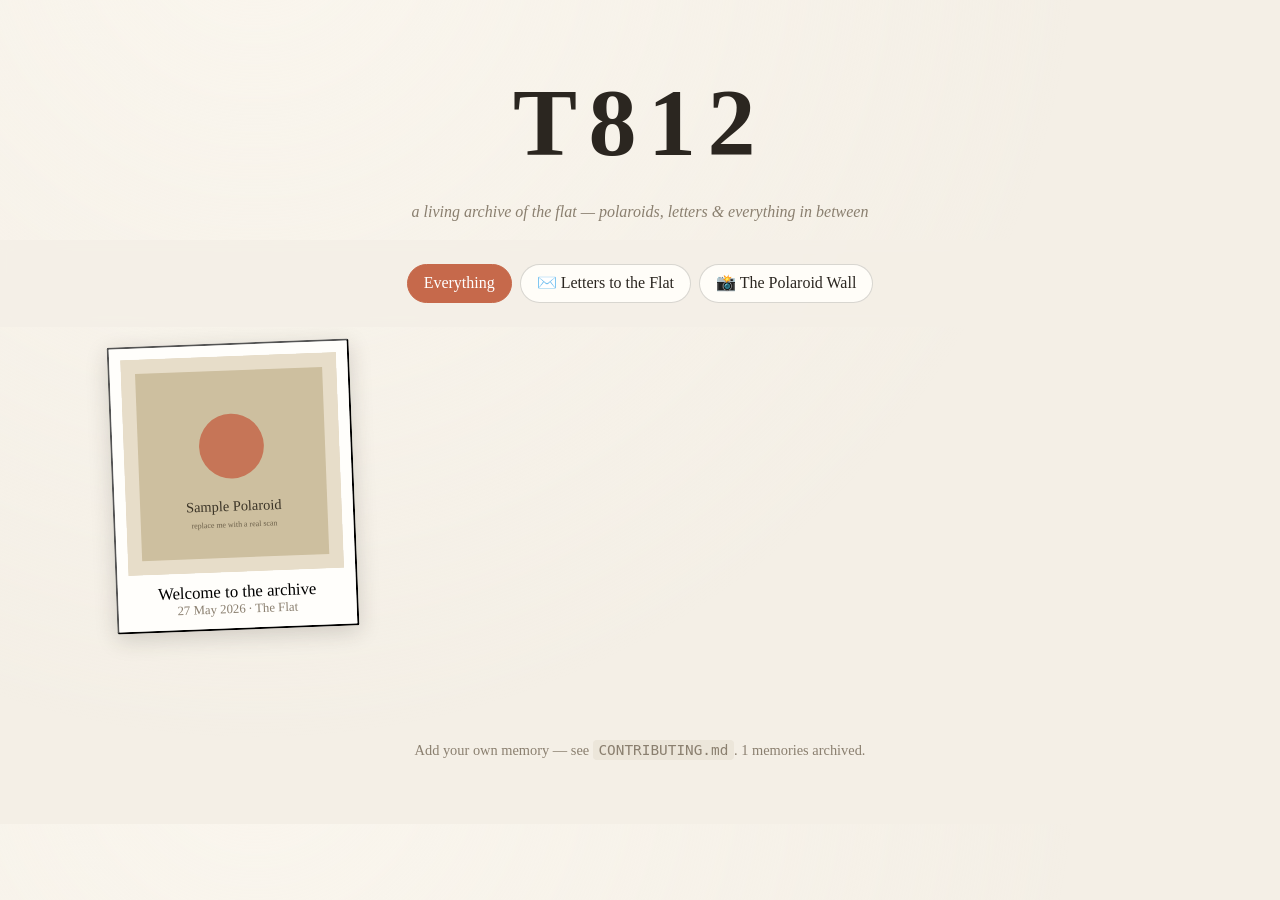
==== index.html @ e326d5ec "Scaffold T812 living flat archive Static gallery site backed by plain folders under archive/. Each s" ====
<!DOCTYPE html>
<html lang="en">
<head>
  <meta charset="UTF-8" />
  <meta name="viewport" content="width=device-width, initial-scale=1.0" />
  <title>T812 · The Flat Archive</title>
  <link rel="stylesheet" href="style.css" />
</head>
<body>
  <header class="masthead">
    <h1>T812</h1>
    <p class="tagline">a living archive of the flat &mdash; polaroids, letters &amp; everything in between</p>
  </header>

  <nav class="filters" id="filters" aria-label="Collections"></nav>

  <main id="gallery" class="gallery">
    <p class="loading">Loading the archive&hellip;</p>
  </main>

  <footer class="footer">
    <p>Add your own memory &mdash; see <code>CONTRIBUTING.md</code>. <span id="meta"></span></p>
  </footer>

  <!-- Lightbox -->
  <div class="lightbox" id="lightbox" hidden>
    <button class="lightbox__close" id="lightboxClose" aria-label="Close">&times;</button>
    <figure class="lightbox__inner">
      <div class="lightbox__media" id="lightboxMedia"></div>
      <figcaption class="lightbox__caption" id="lightboxCaption"></figcaption>
    </figure>
  </div>

  <script src="app.js"></script>
</body>
</html>
---- style.css ----
:root {
  --bg: #f4efe6;
  --ink: #2b2620;
  --muted: #8a7f6f;
  --card: #fffdf8;
  --accent: #c6694b;
  --shadow: 0 6px 22px rgba(43, 38, 32, 0.18);
  --frame: #fffefb;
}

* { box-sizing: border-box; }

body {
  margin: 0;
  background:
    radial-gradient(circle at 20% -10%, #faf6ee, transparent 60%),
    var(--bg);
  color: var(--ink);
  font-family: "Iowan Old Style", "Palatino Linotype", Georgia, serif;
  line-height: 1.5;
}

.masthead {
  text-align: center;
  padding: 3.2rem 1rem 1rem;
}
.masthead h1 {
  font-size: clamp(3rem, 12vw, 6rem);
  letter-spacing: 0.12em;
  margin: 0;
  font-weight: 800;
}
.tagline { color: var(--muted); margin: 0.3rem 0 0; font-style: italic; }

.filters {
  display: flex;
  flex-wrap: wrap;
  gap: 0.5rem;
  justify-content: center;
  padding: 1.5rem 1rem;
  position: sticky;
  top: 0;
  background: rgba(244, 239, 230, 0.92);
  backdrop-filter: blur(6px);
  z-index: 10;
}
.filters button {
  font: inherit;
  border: 1px solid rgba(43, 38, 32, 0.18);
  background: var(--card);
  color: var(--ink);
  padding: 0.4rem 1rem;
  border-radius: 999px;
  cursor: pointer;
  transition: all 0.15s ease;
}
.filters button:hover { transform: translateY(-1px); box-shadow: var(--shadow); }
.filters button[aria-pressed="true"] {
  background: var(--accent);
  color: #fff;
  border-color: var(--accent);
}

.gallery {
  display: grid;
  grid-template-columns: repeat(auto-fill, minmax(230px, 1fr));
  gap: 1.8rem;
  max-width: 1100px;
  margin: 0 auto;
  padding: 1rem 1.4rem 4rem;
}
.loading, .empty { grid-column: 1 / -1; text-align: center; color: var(--muted); }

/* Polaroid-style card */
.card {
  background: var(--frame);
  padding: 0.7rem 0.7rem 0.3rem;
  box-shadow: var(--shadow);
  border-radius: 2px;
  cursor: pointer;
  transition: transform 0.18s ease, box-shadow 0.18s ease;
  transform: rotate(var(--tilt, 0deg));
}
.card:hover { transform: rotate(0deg) scale(1.03); box-shadow: 0 12px 30px rgba(43,38,32,0.25); }
.card__media {
  aspect-ratio: 1 / 1;
  width: 100%;
  object-fit: cover;
  background: #ece6da;
  display: block;
}
.card__doc {
  display: flex; align-items: center; justify-content: center;
  font-size: 3rem; color: var(--muted);
}
.card__label {
  padding: 0.6rem 0.2rem 0.4rem;
  font-family: "Bradley Hand", "Segoe Print", "Comic Sans MS", cursive;
  text-align: center;
}
.card__title { font-size: 1.05rem; }
.card__sub { font-size: 0.8rem; color: var(--muted); }

/* Lightbox */
.lightbox {
  position: fixed; inset: 0;
  background: rgba(20, 17, 13, 0.82);
  display: flex; align-items: center; justify-content: center;
  padding: 2rem; z-index: 100;
}
.lightbox[hidden] { display: none; }
.lightbox__inner {
  background: var(--frame); margin: 0; padding: 1rem;
  max-width: min(880px, 92vw); max-height: 90vh; overflow: auto;
  box-shadow: var(--shadow); border-radius: 3px;
}
.lightbox__media img { max-width: 100%; max-height: 64vh; display: block; margin: 0 auto; }
.lightbox__media iframe { width: 100%; height: 64vh; border: 0; }
.lightbox__caption { padding: 0.9rem 0.4rem 0.2rem; }
.lightbox__caption h2 { margin: 0 0 0.2rem; }
.lightbox__caption .meta { color: var(--muted); font-size: 0.9rem; }
.lightbox__caption .tags { margin-top: 0.5rem; }
.tag {
  display: inline-block; font-size: 0.75rem; background: #efe7d6;
  border-radius: 999px; padding: 0.1rem 0.6rem; margin: 0.15rem 0.2rem 0 0;
}
.lightbox__close {
  position: fixed; top: 1.1rem; right: 1.4rem;
  font-size: 2.4rem; line-height: 1; color: #fff;
  background: none; border: none; cursor: pointer;
}

.footer { text-align: center; color: var(--muted); padding: 2rem 1rem 3rem; font-size: 0.9rem; }
.footer code { background: #ece6da; padding: 0.1rem 0.35rem; border-radius: 4px; }
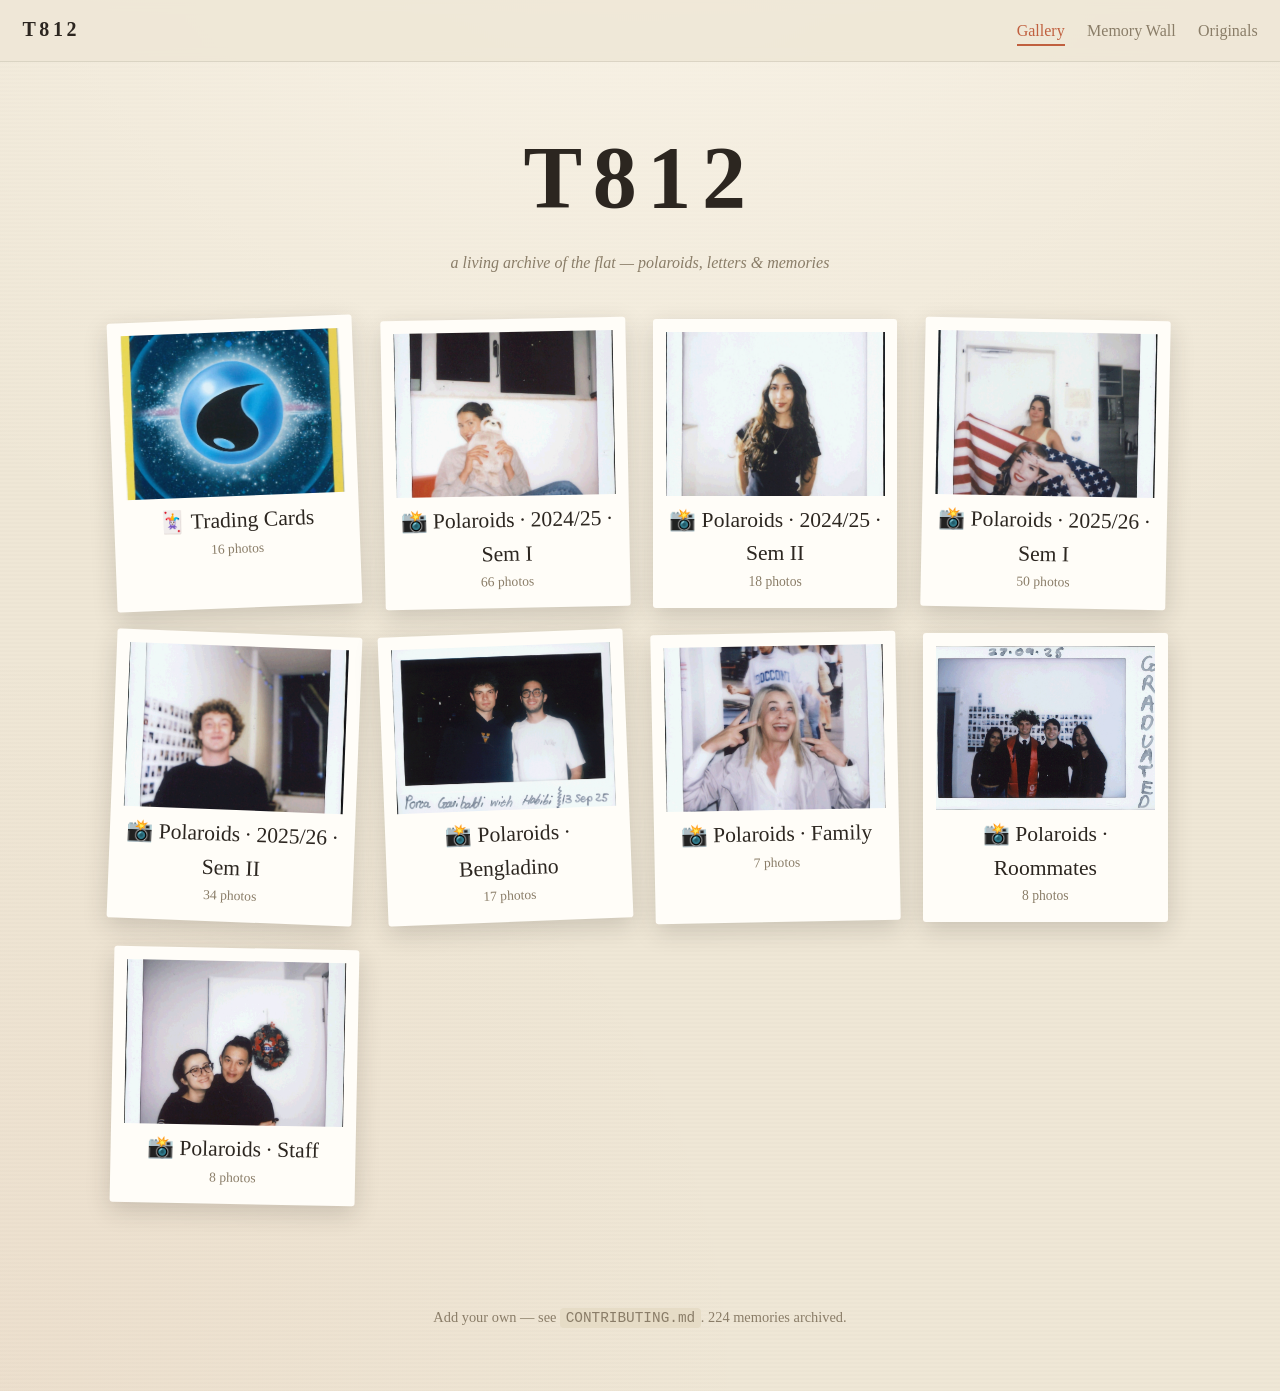
==== commit c06dd4bc: "Build aesthetic site: photo-view memories, Memory Wall, Originals - Scrapbook redesign (paper/tape/h" ====
--- a/index.html
+++ b/index.html
@@ -3,34 +3,70 @@
 <head>
   <meta charset="UTF-8" />
   <meta name="viewport" content="width=device-width, initial-scale=1.0" />
+  <meta name="robots" content="noindex, nofollow" />
   <title>T812 · The Flat Archive</title>
   <link rel="stylesheet" href="style.css" />
 </head>
 <body>
-  <header class="masthead">
+  <nav class="site-nav">
+    <a class="brand" href="index.html">T812</a>
+    <a class="navlink active" href="index.html">Gallery</a>
+    <a class="navlink" href="wall.html">Memory Wall</a>
+    <a class="navlink" href="originals.html">Originals</a>
+  </nav>
+
+  <header class="hero">
     <h1>T812</h1>
-    <p class="tagline">a living archive of the flat &mdash; polaroids, letters &amp; everything in between</p>
+    <p class="tagline">a living archive of the flat — polaroids, letters &amp; memories</p>
   </header>
 
-  <nav class="filters" id="filters" aria-label="Collections"></nav>
+  <!-- chapter shelf -->
+  <section id="shelf" class="shelf"></section>
 
-  <main id="gallery" class="gallery">
-    <p class="loading">Loading the archive&hellip;</p>
-  </main>
+  <!-- a single collection's photos -->
+  <section id="collection" hidden>
+    <div class="filters"><button id="backToShelf">← all chapters</button></div>
+    <div id="gallery" class="gallery"></div>
+  </section>
 
   <footer class="footer">
-    <p>Add your own memory &mdash; see <code>CONTRIBUTING.md</code>. <span id="meta"></span></p>
+    <p>Add your own — see <code>CONTRIBUTING.md</code>. <span id="meta"></span></p>
   </footer>
 
-  <!-- Lightbox -->
+  <!-- photo lightbox -->
   <div class="lightbox" id="lightbox" hidden>
     <button class="lightbox__close" id="lightboxClose" aria-label="Close">&times;</button>
-    <figure class="lightbox__inner">
-      <div class="lightbox__media" id="lightboxMedia"></div>
-      <figcaption class="lightbox__caption" id="lightboxCaption"></figcaption>
-    </figure>
+    <div class="lightbox__panel">
+      <div class="lightbox__media" id="lbMedia"></div>
+      <div class="lightbox__side">
+        <h2 id="lbTitle"></h2>
+        <div class="meta" id="lbMeta"></div>
+        <div class="orig" id="lbOrig"></div>
+        <div class="notes">
+          <h3>Memories on this photo</h3>
+          <div id="lbNotes"></div>
+          <form class="memform" id="lbForm">
+            <input type="text" name="name" placeholder="your name (optional)" maxlength="80" autocomplete="off" />
+            <textarea name="message" placeholder="leave a little memory…" maxlength="1000" required></textarea>
+            <input class="hp" type="text" name="website" tabindex="-1" autocomplete="off" aria-hidden="true" />
+            <button type="submit">Pin it</button>
+            <span class="formnote" id="lbFormNote"></span>
+          </form>
+        </div>
+      </div>
+    </div>
   </div>
 
+  <!-- original scan viewer -->
+  <div class="lightbox" id="origbox" hidden>
+    <button class="lightbox__close" id="origClose" aria-label="Close">&times;</button>
+    <div class="lightbox__media" style="background:transparent">
+      <img id="origImg" alt="original scan" />
+    </div>
+  </div>
+
+  <script src="config.js"></script>
+  <script src="js/supa.js"></script>
   <script src="app.js"></script>
 </body>
 </html>
--- a/style.css
+++ b/style.css
@@ -1,134 +1,164 @@
 :root {
-  --bg: #f4efe6;
-  --ink: #2b2620;
-  --muted: #8a7f6f;
+  --paper: #efe7d6;
+  --paper2: #f6f0e3;
+  --ink: #2c2620;
+  --muted: #8a7d68;
+  --accent: #c0603f;
   --card: #fffdf8;
-  --accent: #c6694b;
-  --shadow: 0 6px 22px rgba(43, 38, 32, 0.18);
-  --frame: #fffefb;
+  --tape: rgba(206, 188, 140, 0.55);
+  --shadow: 0 8px 24px rgba(44, 38, 32, 0.18);
+  --hand: "Bradley Hand", "Segoe Print", "Comic Sans MS", cursive;
+  --serif: "Iowan Old Style", "Palatino Linotype", Palatino, Georgia, serif;
 }
 
 * { box-sizing: border-box; }
 
 body {
   margin: 0;
-  background:
-    radial-gradient(circle at 20% -10%, #faf6ee, transparent 60%),
-    var(--bg);
   color: var(--ink);
-  font-family: "Iowan Old Style", "Palatino Linotype", Georgia, serif;
-  line-height: 1.5;
+  font-family: var(--serif);
+  line-height: 1.55;
+  background-color: var(--paper);
+  /* soft paper grain + warm vignette */
+  background-image:
+    radial-gradient(circle at 50% -20%, #faf5ea, transparent 55%),
+    radial-gradient(circle at 0% 100%, rgba(192,96,63,0.06), transparent 40%),
+    repeating-linear-gradient(0deg, rgba(0,0,0,0.012) 0 2px, transparent 2px 4px);
 }
 
-.masthead {
-  text-align: center;
-  padding: 3.2rem 1rem 1rem;
+a { color: var(--accent); }
+
+/* ---- top nav ---- */
+.site-nav {
+  position: sticky; top: 0; z-index: 30;
+  display: flex; align-items: baseline; gap: 1.4rem;
+  padding: 0.9rem 1.4rem;
+  background: rgba(239, 231, 214, 0.9);
+  backdrop-filter: blur(6px);
+  border-bottom: 1px solid rgba(44,38,32,0.1);
 }
-.masthead h1 {
-  font-size: clamp(3rem, 12vw, 6rem);
-  letter-spacing: 0.12em;
-  margin: 0;
-  font-weight: 800;
+.site-nav .brand {
+  font-weight: 800; letter-spacing: 0.18em; font-size: 1.25rem; margin-right: auto;
+  text-decoration: none; color: var(--ink);
 }
-.tagline { color: var(--muted); margin: 0.3rem 0 0; font-style: italic; }
+.site-nav a.navlink { text-decoration: none; color: var(--muted); font-size: 1rem; }
+.site-nav a.navlink:hover { color: var(--ink); }
+.site-nav a.navlink.active { color: var(--accent); border-bottom: 2px solid var(--accent); }
 
-.filters {
-  display: flex;
-  flex-wrap: wrap;
-  gap: 0.5rem;
-  justify-content: center;
-  padding: 1.5rem 1rem;
-  position: sticky;
-  top: 0;
-  background: rgba(244, 239, 230, 0.92);
-  backdrop-filter: blur(6px);
-  z-index: 10;
+/* ---- hero / masthead ---- */
+.hero { text-align: center; padding: 3rem 1rem 1.2rem; }
+.hero h1 { font-size: clamp(3rem, 11vw, 5.5rem); letter-spacing: 0.12em; margin: 0; }
+.hero .tagline { color: var(--muted); font-style: italic; margin: 0.3rem 0 0; }
+
+/* ---- chapter shelf (home) ---- */
+.shelf {
+  display: grid; grid-template-columns: repeat(auto-fill, minmax(240px, 1fr));
+  gap: 1.6rem; max-width: 1100px; margin: 1.5rem auto; padding: 0 1.4rem 2rem;
 }
+.chapter {
+  display: block; text-decoration: none; color: inherit;
+  background: var(--card); padding: 0.8rem 0.8rem 1rem;
+  box-shadow: var(--shadow); border-radius: 3px;
+  transform: rotate(var(--tilt, 0deg)); transition: transform .18s ease, box-shadow .18s ease;
+}
+.chapter:hover { transform: rotate(0) translateY(-3px); box-shadow: 0 14px 30px rgba(44,38,32,.26); }
+.chapter .thumb { aspect-ratio: 4/3; width: 100%; object-fit: cover; background: #e5ddca; display: block; }
+.chapter .name { font-family: var(--hand); font-size: 1.35rem; margin-top: .5rem; text-align: center; }
+.chapter .count { text-align: center; color: var(--muted); font-size: .85rem; }
+
+/* ---- filter chips ---- */
+.filters { display: flex; flex-wrap: wrap; gap: .5rem; justify-content: center; padding: 1rem; }
 .filters button {
-  font: inherit;
-  border: 1px solid rgba(43, 38, 32, 0.18);
-  background: var(--card);
-  color: var(--ink);
-  padding: 0.4rem 1rem;
-  border-radius: 999px;
-  cursor: pointer;
-  transition: all 0.15s ease;
+  font: inherit; cursor: pointer; border: 1px solid rgba(44,38,32,.18);
+  background: var(--card); color: var(--ink); padding: .35rem .9rem; border-radius: 999px;
 }
-.filters button:hover { transform: translateY(-1px); box-shadow: var(--shadow); }
-.filters button[aria-pressed="true"] {
-  background: var(--accent);
-  color: #fff;
-  border-color: var(--accent);
+.filters button[aria-pressed="true"] { background: var(--accent); color: #fff; border-color: var(--accent); }
+
+/* ---- gallery grid ---- */
+.gallery {
+  display: grid; grid-template-columns: repeat(auto-fill, minmax(210px, 1fr));
+  gap: 1.7rem; max-width: 1150px; margin: 0 auto; padding: 1rem 1.4rem 4rem;
+}
+.loading, .empty { grid-column: 1/-1; text-align: center; color: var(--muted); }
+
+.card {
+  position: relative; background: var(--card); padding: .7rem .7rem .3rem;
+  box-shadow: var(--shadow); border-radius: 2px; cursor: pointer;
+  transform: rotate(var(--tilt, 0deg)); transition: transform .18s ease, box-shadow .18s ease;
+}
+.card::before { /* tape */
+  content: ""; position: absolute; top: -10px; left: 50%; transform: translateX(-50%) rotate(-3deg);
+  width: 70px; height: 22px; background: var(--tape); box-shadow: 0 1px 2px rgba(0,0,0,.08);
+}
+.card:hover { transform: rotate(0) scale(1.03); box-shadow: 0 14px 32px rgba(44,38,32,.28); }
+.card img { aspect-ratio: 1/1; width: 100%; object-fit: cover; background: #e9e1cf; display: block; }
+.card .cap { font-family: var(--hand); text-align: center; padding: .5rem .2rem .3rem; font-size: 1.05rem; }
+.card .sub { text-align: center; color: var(--muted); font-size: .78rem; }
+.badge {
+  position: absolute; bottom: 38px; right: 10px; background: var(--accent); color:#fff;
+  font-size: .72rem; border-radius: 999px; padding: .05rem .5rem; font-family: var(--serif);
 }
 
-.gallery {
-  display: grid;
-  grid-template-columns: repeat(auto-fill, minmax(230px, 1fr));
-  gap: 1.8rem;
-  max-width: 1100px;
-  margin: 0 auto;
-  padding: 1rem 1.4rem 4rem;
+/* ---- lightbox / photo view ---- */
+.lightbox { position: fixed; inset: 0; background: rgba(22,18,14,.85); z-index: 100;
+  display: flex; align-items: center; justify-content: center; padding: 1.5rem; }
+.lightbox[hidden] { display: none; }
+.lightbox__panel {
+  background: var(--paper2); border-radius: 4px; box-shadow: var(--shadow);
+  max-width: min(1000px, 95vw); max-height: 92vh; overflow: auto;
+  display: grid; grid-template-columns: 1.3fr 1fr; gap: 0;
 }
-.loading, .empty { grid-column: 1 / -1; text-align: center; color: var(--muted); }
+@media (max-width: 720px) { .lightbox__panel { grid-template-columns: 1fr; } }
+.lightbox__media { background: #1c1813; display: flex; align-items: center; justify-content: center; padding: 1rem; }
+.lightbox__media img { max-width: 100%; max-height: 78vh; display: block; box-shadow: var(--shadow); }
+.lightbox__side { padding: 1.4rem; display: flex; flex-direction: column; min-width: 0; }
+.lightbox__side h2 { margin: 0 0 .2rem; }
+.lightbox__side .meta { color: var(--muted); font-size: .9rem; }
+.lightbox__side .orig { margin: .6rem 0; font-size: .9rem; }
+.notes { margin-top: .6rem; border-top: 1px dashed rgba(44,38,32,.25); padding-top: .8rem;
+  overflow: auto; flex: 1; }
+.notes h3 { font-family: var(--hand); font-size: 1.2rem; margin: 0 0 .5rem; }
+.note {
+  background: #fff8e6; border-left: 3px solid var(--accent); padding: .5rem .7rem;
+  margin-bottom: .6rem; box-shadow: 0 2px 6px rgba(0,0,0,.06); font-size: .95rem;
+}
+.note .who { font-family: var(--hand); color: var(--accent); font-size: 1.05rem; }
+.note .when { color: var(--muted); font-size: .72rem; float: right; }
+.lightbox__close { position: fixed; top: 1rem; right: 1.3rem; font-size: 2.4rem; line-height: 1;
+  color: #fff; background: none; border: none; cursor: pointer; }
 
-/* Polaroid-style card */
-.card {
-  background: var(--frame);
-  padding: 0.7rem 0.7rem 0.3rem;
-  box-shadow: var(--shadow);
-  border-radius: 2px;
-  cursor: pointer;
-  transition: transform 0.18s ease, box-shadow 0.18s ease;
-  transform: rotate(var(--tilt, 0deg));
+/* ---- forms ---- */
+.memform { display: grid; gap: .5rem; margin-top: .6rem; }
+.memform input, .memform textarea {
+  font: inherit; padding: .5rem .6rem; border: 1px solid rgba(44,38,32,.25);
+  border-radius: 4px; background: #fff; width: 100%;
 }
-.card:hover { transform: rotate(0deg) scale(1.03); box-shadow: 0 12px 30px rgba(43,38,32,0.25); }
-.card__media {
-  aspect-ratio: 1 / 1;
-  width: 100%;
-  object-fit: cover;
-  background: #ece6da;
-  display: block;
+.memform textarea { min-height: 70px; resize: vertical; }
+.memform button {
+  font: inherit; cursor: pointer; background: var(--accent); color: #fff; border: none;
+  padding: .55rem 1rem; border-radius: 999px; justify-self: start;
 }
-.card__doc {
-  display: flex; align-items: center; justify-content: center;
-  font-size: 3rem; color: var(--muted);
+.memform .hp { position: absolute; left: -9999px; }   /* honeypot */
+.formnote { color: var(--muted); font-size: .8rem; }
+
+/* ---- the wall ---- */
+.wall {
+  column-count: 4; column-gap: 1.2rem; max-width: 1150px; margin: 0 auto; padding: 1rem 1.4rem 4rem;
 }
-.card__label {
-  padding: 0.6rem 0.2rem 0.4rem;
-  font-family: "Bradley Hand", "Segoe Print", "Comic Sans MS", cursive;
-  text-align: center;
+@media (max-width: 980px) { .wall { column-count: 3; } }
+@media (max-width: 680px) { .wall { column-count: 2; } }
+@media (max-width: 460px) { .wall { column-count: 1; } }
+.wallnote {
+  break-inside: avoid; background: #fff8e6; padding: .9rem 1rem; margin-bottom: 1.2rem;
+  box-shadow: var(--shadow); border-radius: 2px; transform: rotate(var(--tilt, 0deg));
 }
-.card__title { font-size: 1.05rem; }
-.card__sub { font-size: 0.8rem; color: var(--muted); }
+.wallnote .msg { font-size: 1rem; }
+.wallnote .who { font-family: var(--hand); color: var(--accent); font-size: 1.15rem; margin-top: .4rem; }
+.wallnote img { width: 100%; margin-top: .5rem; border-radius: 2px; box-shadow: 0 2px 6px rgba(0,0,0,.12); }
 
-/* Lightbox */
-.lightbox {
-  position: fixed; inset: 0;
-  background: rgba(20, 17, 13, 0.82);
-  display: flex; align-items: center; justify-content: center;
-  padding: 2rem; z-index: 100;
-}
-.lightbox[hidden] { display: none; }
-.lightbox__inner {
-  background: var(--frame); margin: 0; padding: 1rem;
-  max-width: min(880px, 92vw); max-height: 90vh; overflow: auto;
-  box-shadow: var(--shadow); border-radius: 3px;
-}
-.lightbox__media img { max-width: 100%; max-height: 64vh; display: block; margin: 0 auto; }
-.lightbox__media iframe { width: 100%; height: 64vh; border: 0; }
-.lightbox__caption { padding: 0.9rem 0.4rem 0.2rem; }
-.lightbox__caption h2 { margin: 0 0 0.2rem; }
-.lightbox__caption .meta { color: var(--muted); font-size: 0.9rem; }
-.lightbox__caption .tags { margin-top: 0.5rem; }
-.tag {
-  display: inline-block; font-size: 0.75rem; background: #efe7d6;
-  border-radius: 999px; padding: 0.1rem 0.6rem; margin: 0.15rem 0.2rem 0 0;
-}
-.lightbox__close {
-  position: fixed; top: 1.1rem; right: 1.4rem;
-  font-size: 2.4rem; line-height: 1; color: #fff;
-  background: none; border: none; cursor: pointer;
-}
+.panel { max-width: 640px; margin: 1.5rem auto; background: var(--card); padding: 1.4rem 1.6rem;
+  box-shadow: var(--shadow); border-radius: 3px; }
+.panel h2 { font-family: var(--hand); margin-top: 0; }
 
-.footer { text-align: center; color: var(--muted); padding: 2rem 1rem 3rem; font-size: 0.9rem; }
-.footer code { background: #ece6da; padding: 0.1rem 0.35rem; border-radius: 4px; }
+.footer { text-align: center; color: var(--muted); padding: 2rem 1rem 3rem; font-size: .9rem; }
+.footer code { background: #e6dcc6; padding: .1rem .35rem; border-radius: 4px; }
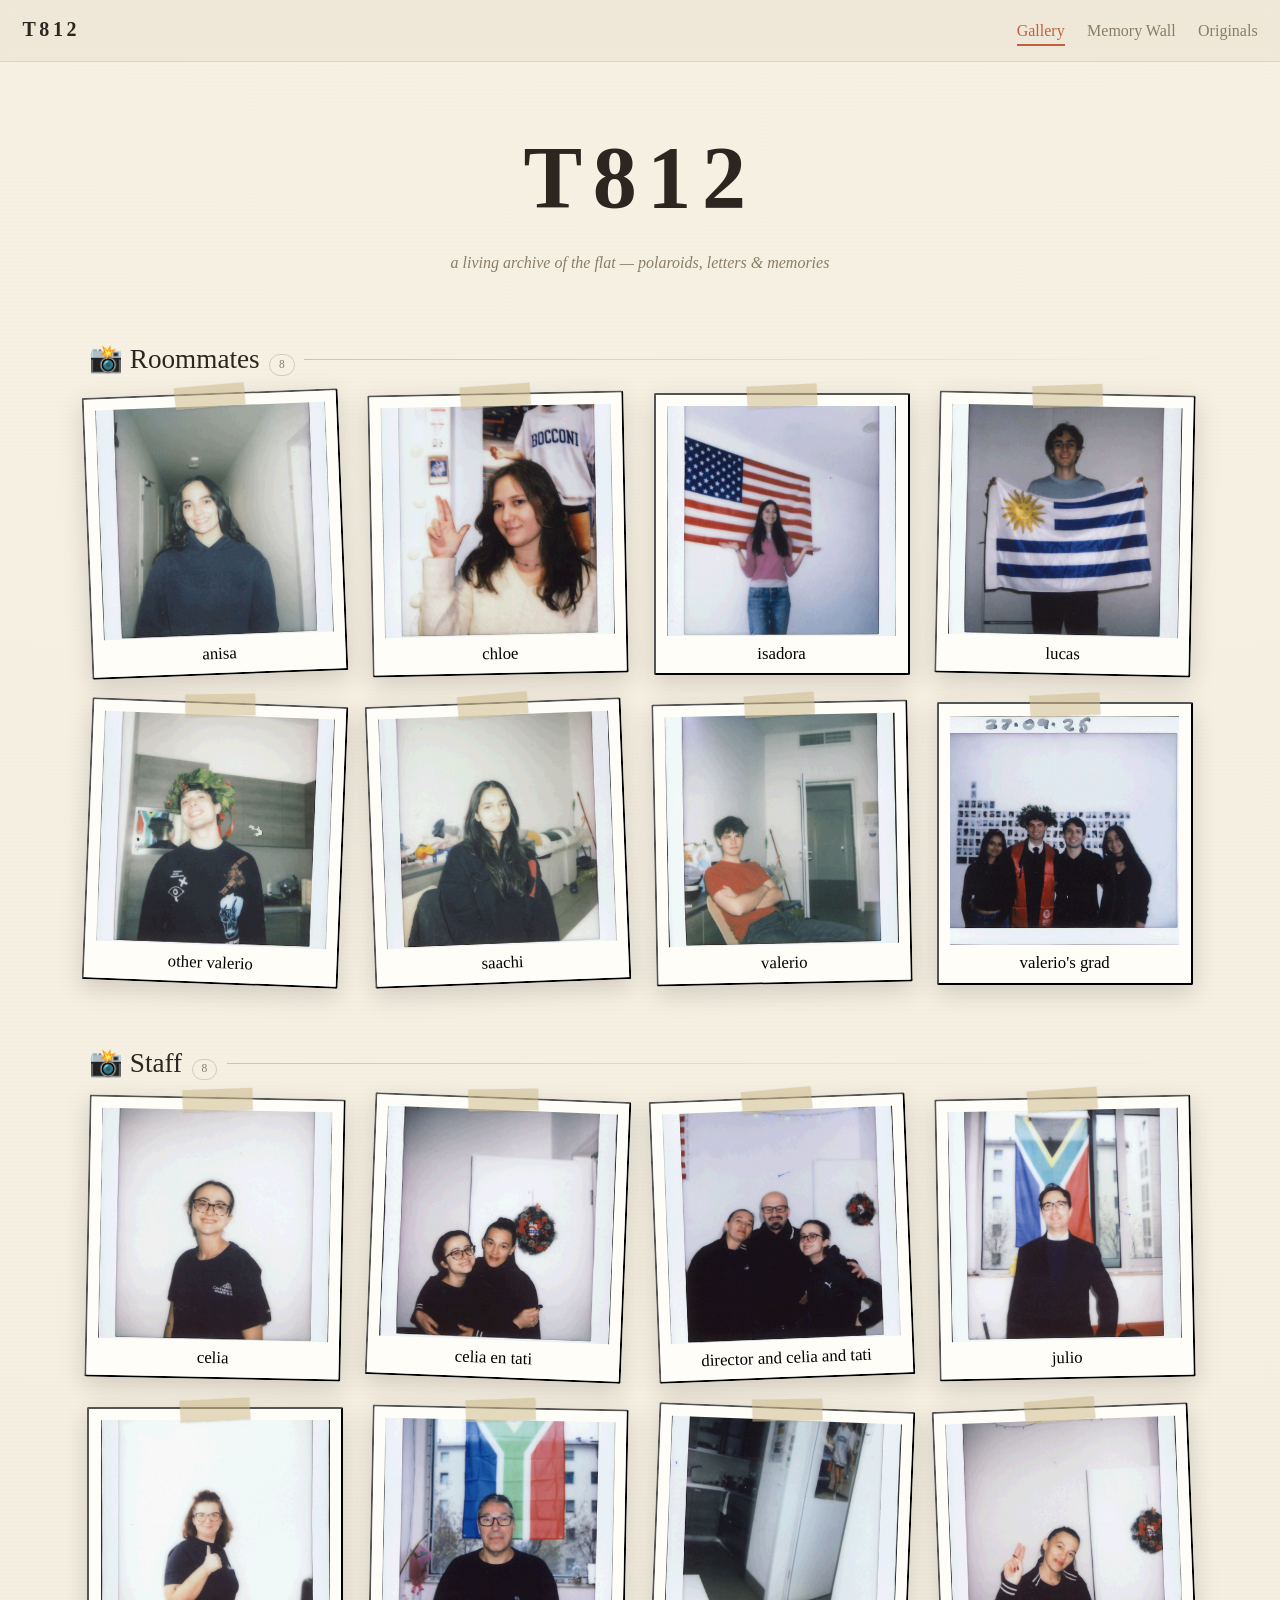
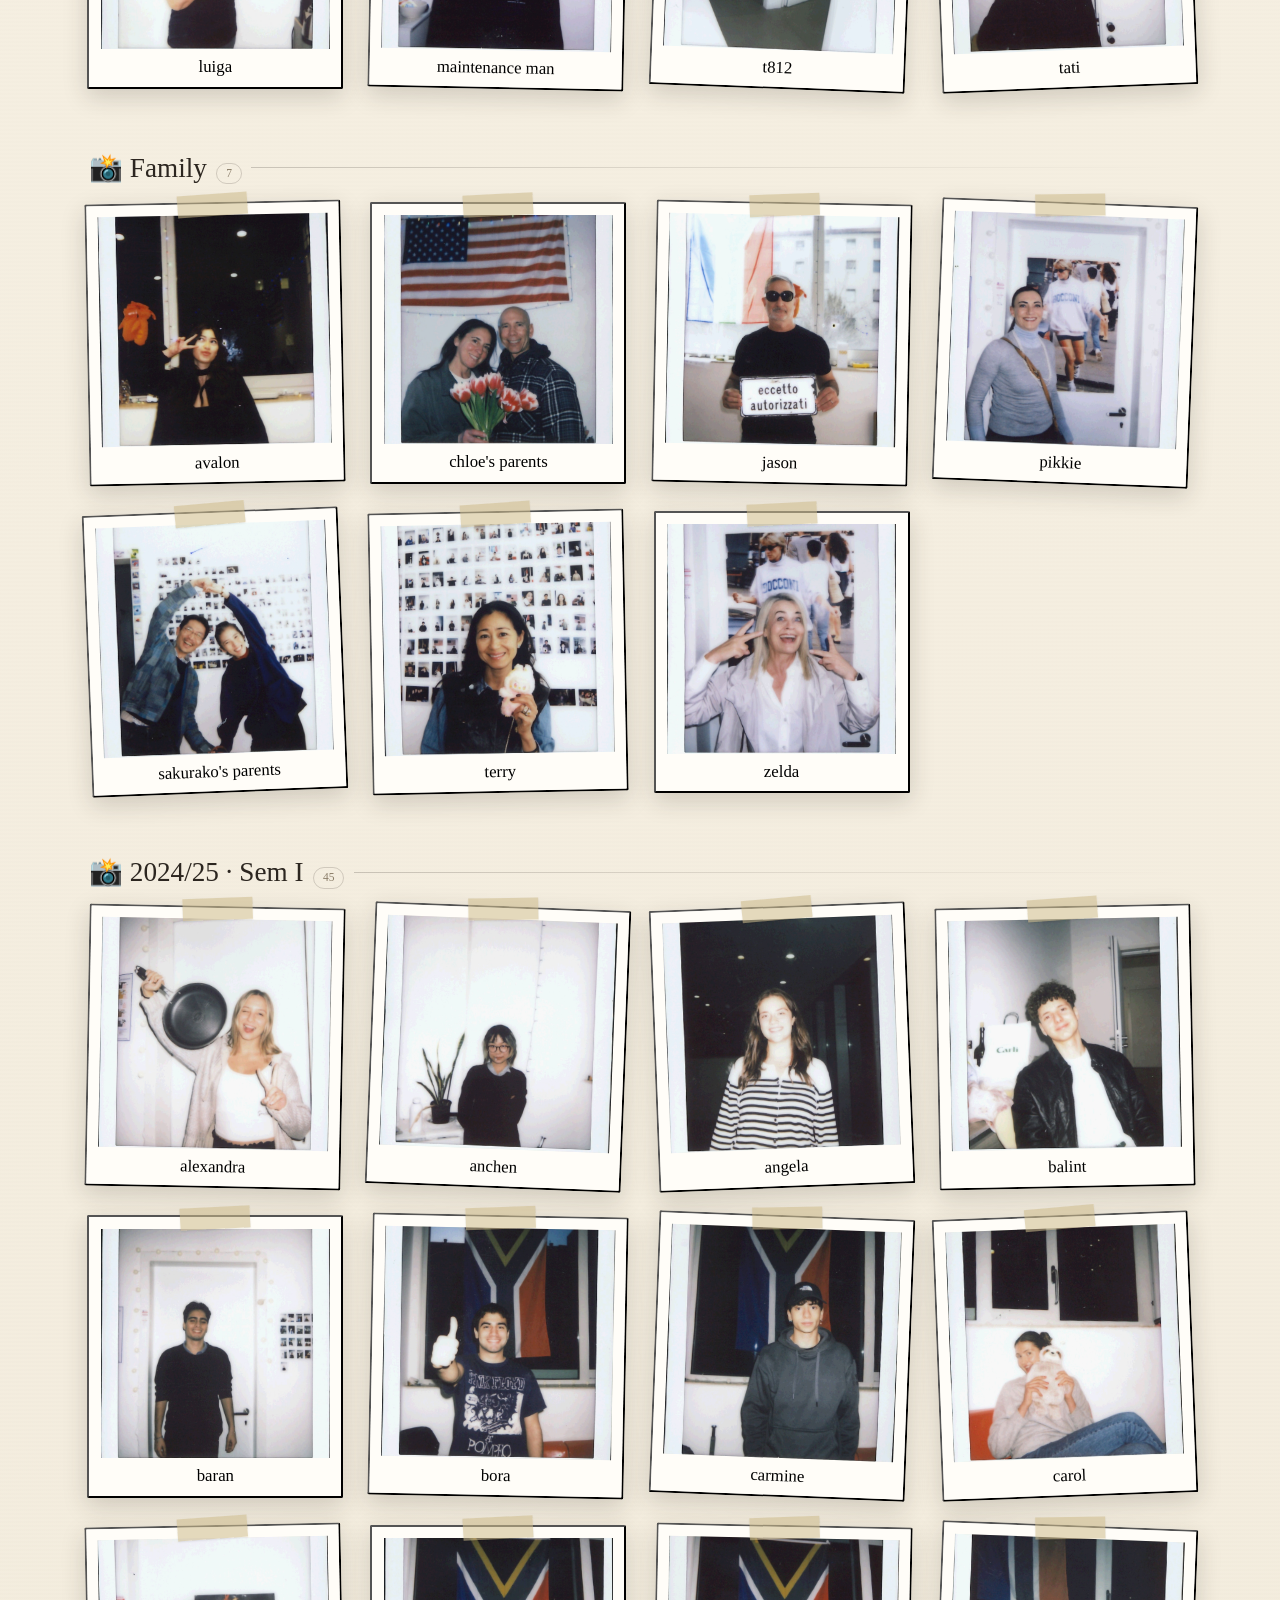
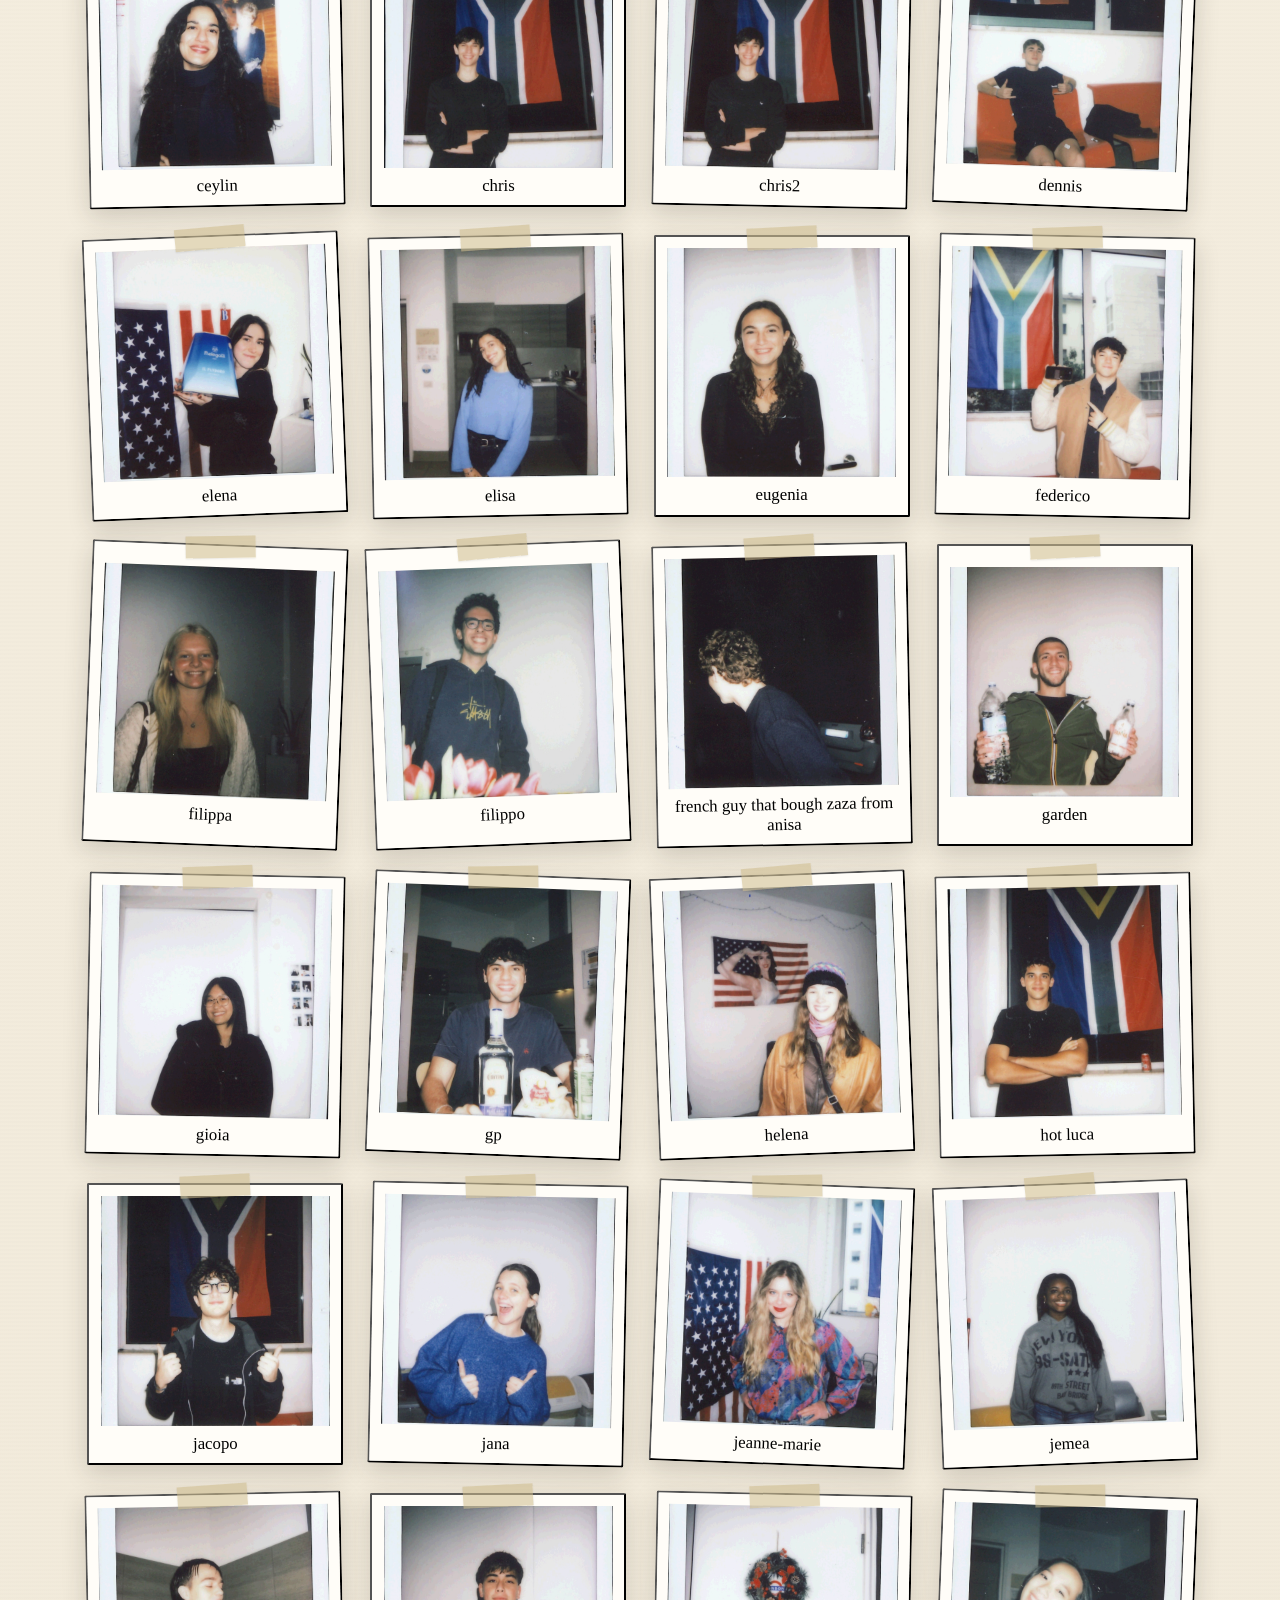
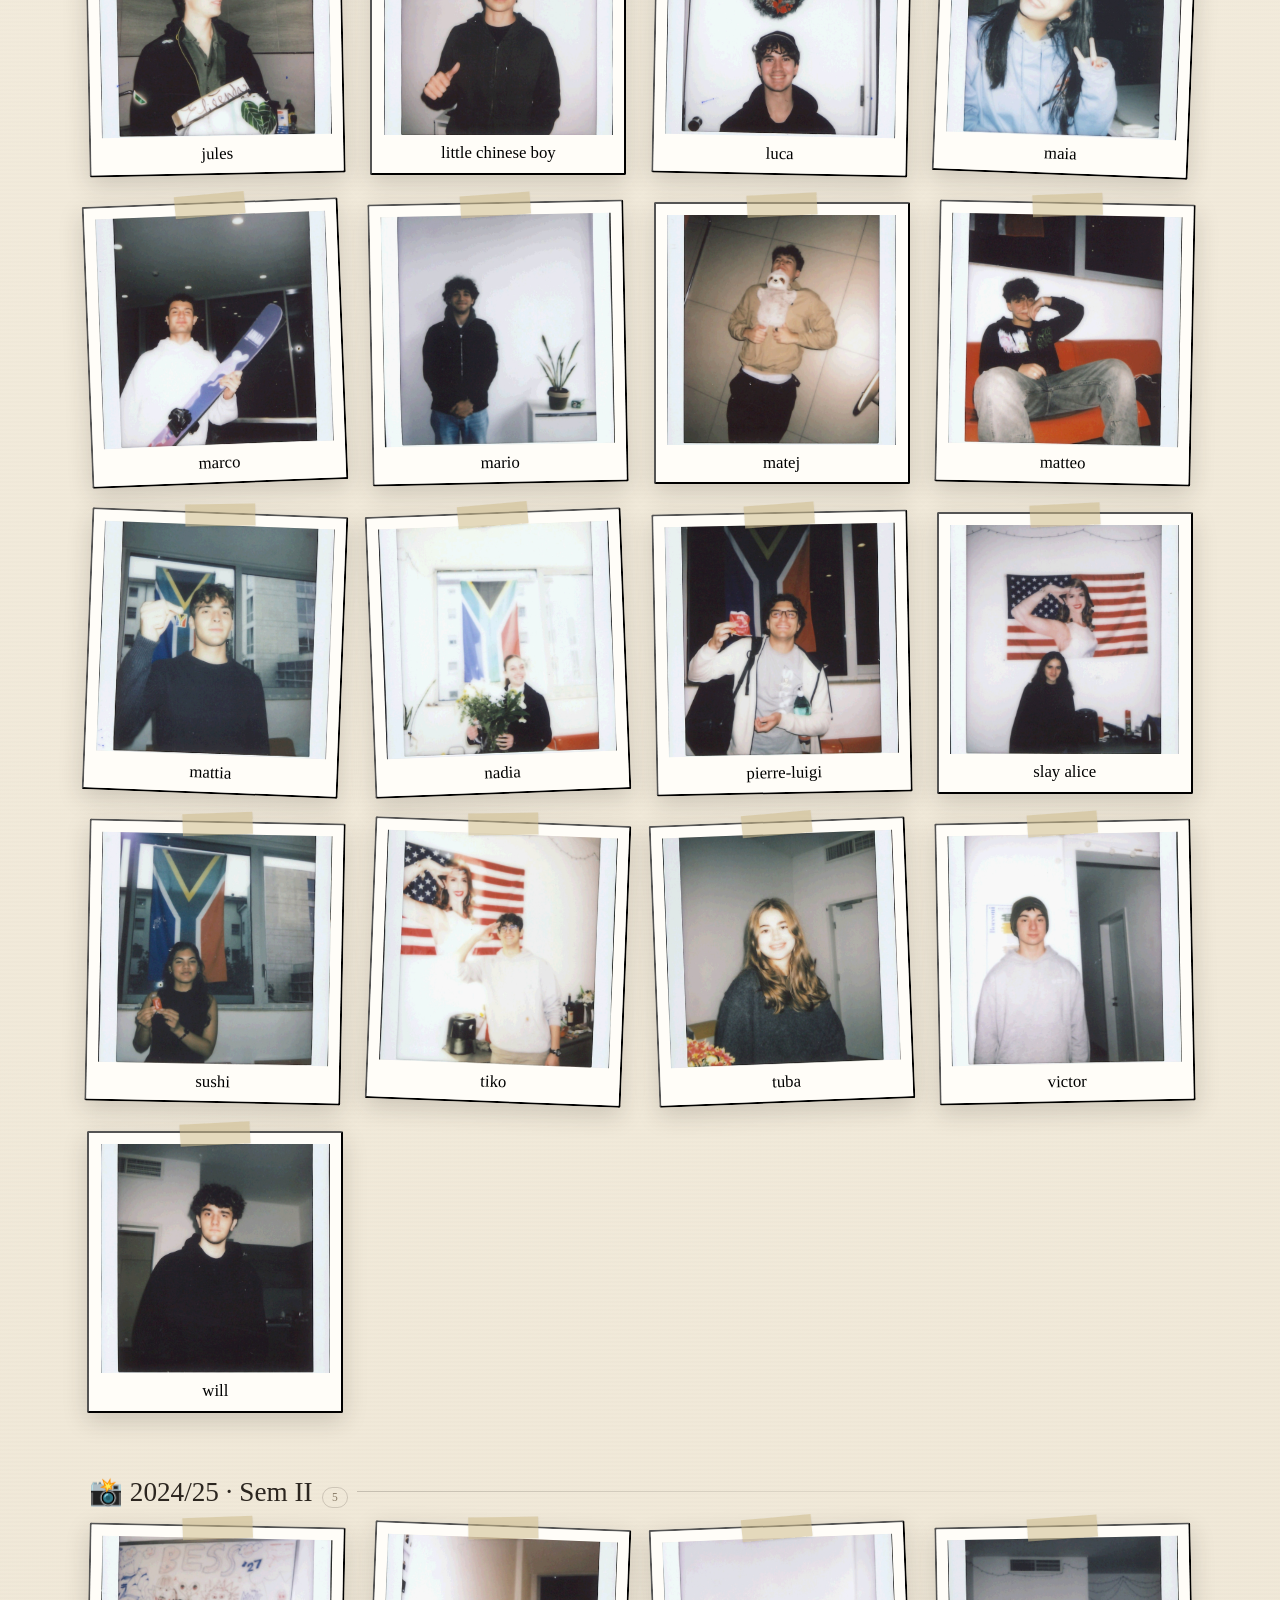
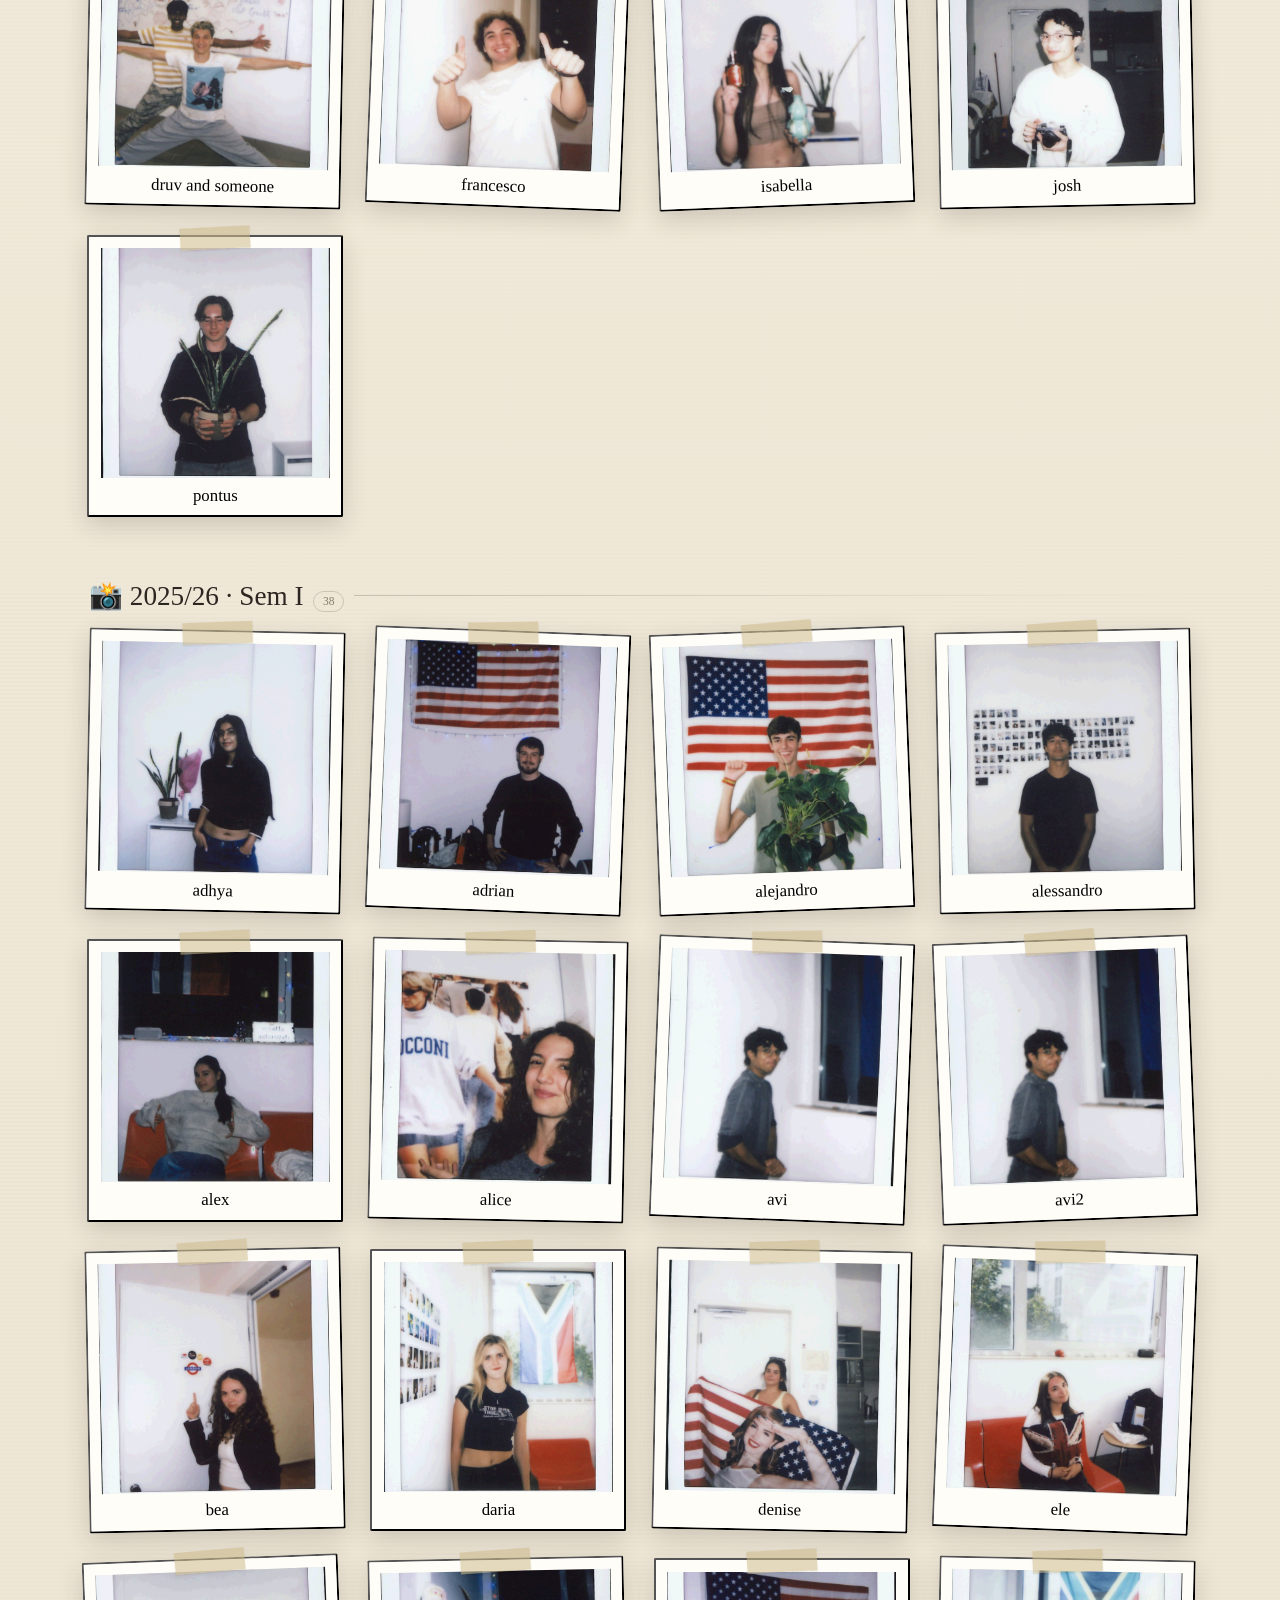
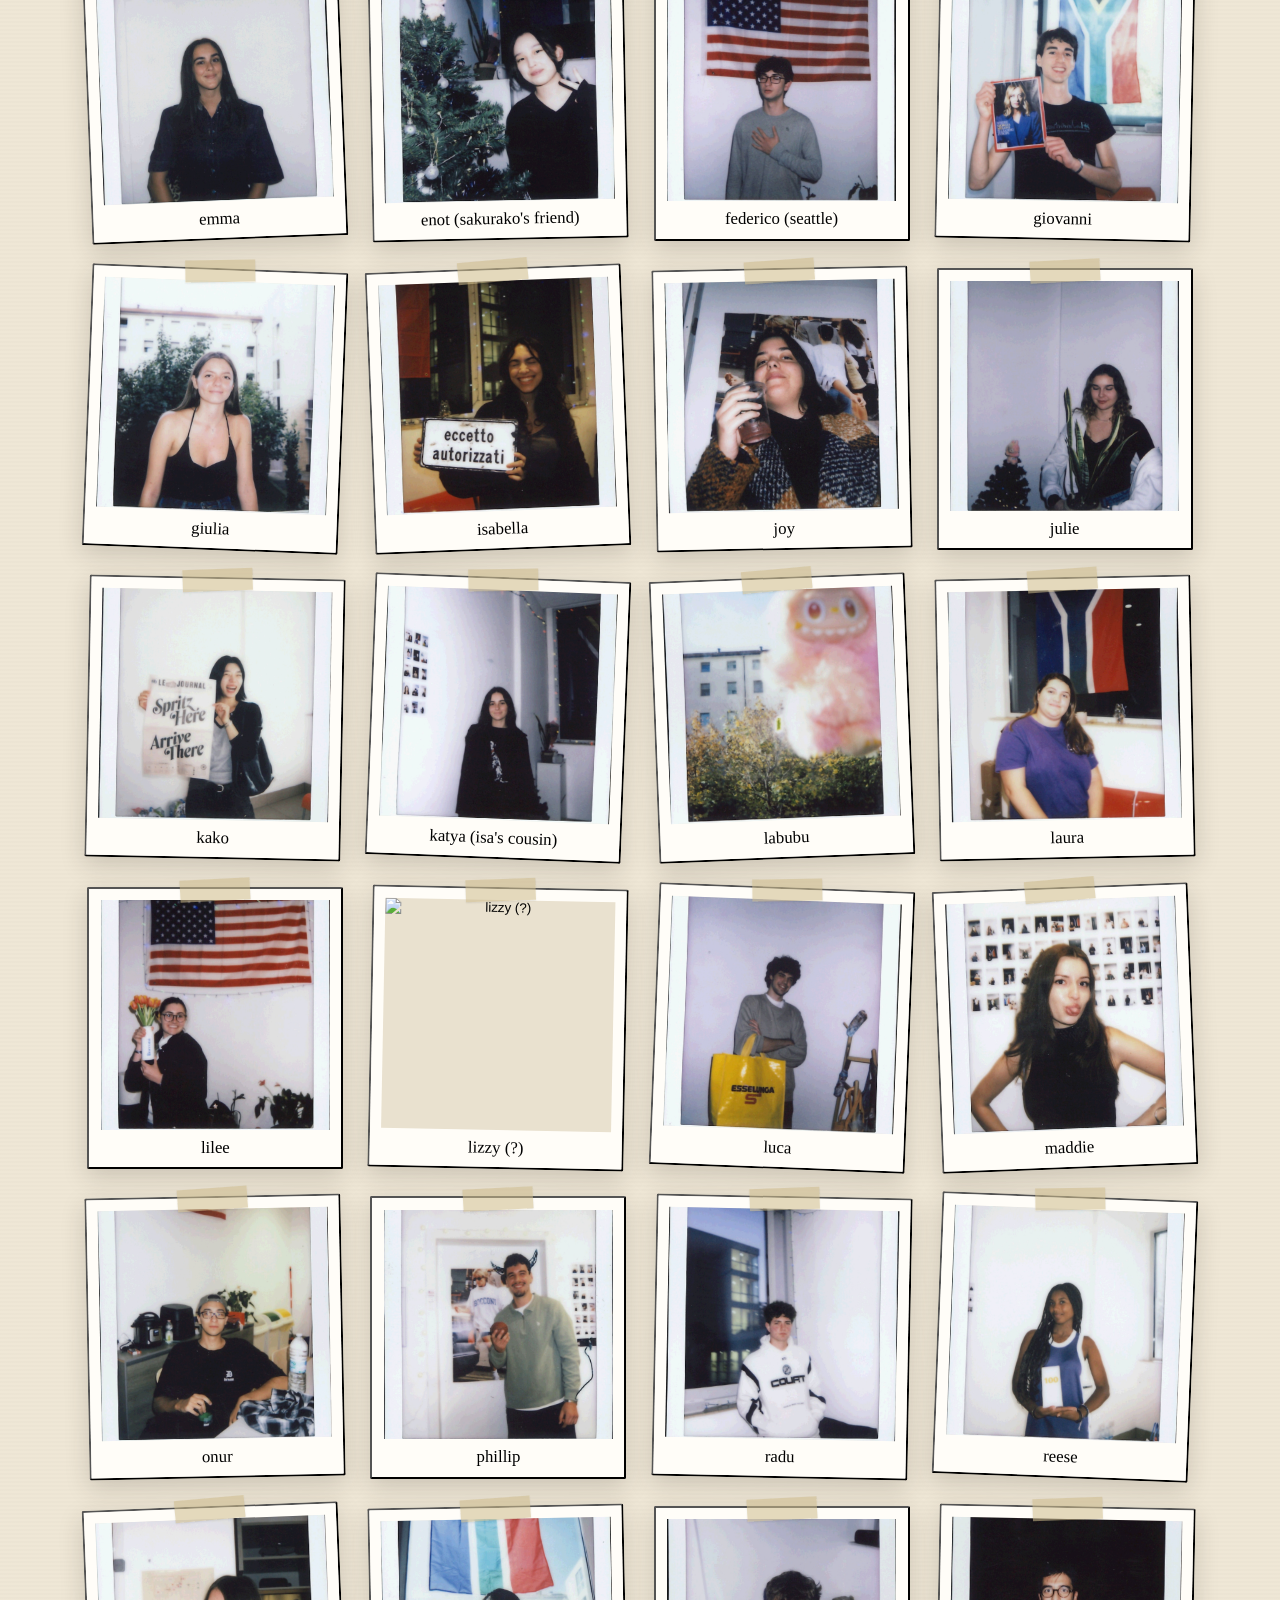
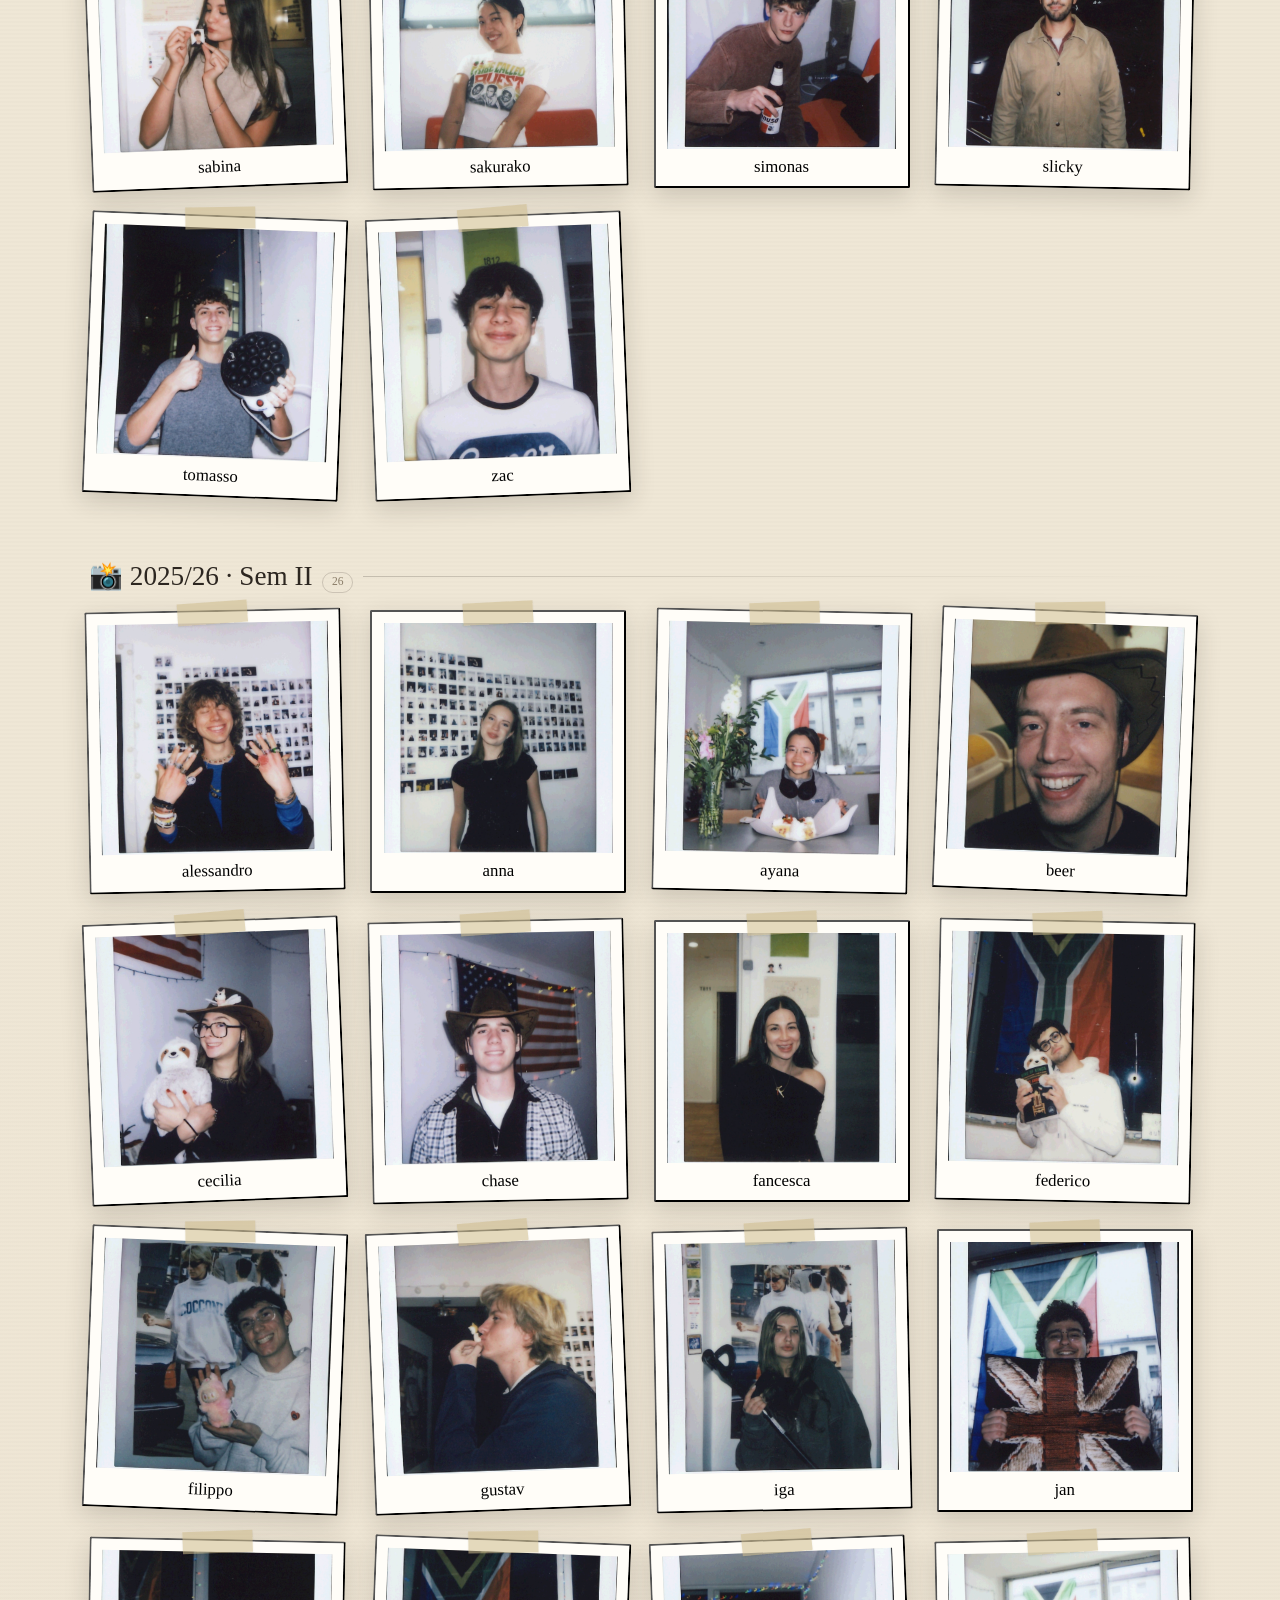
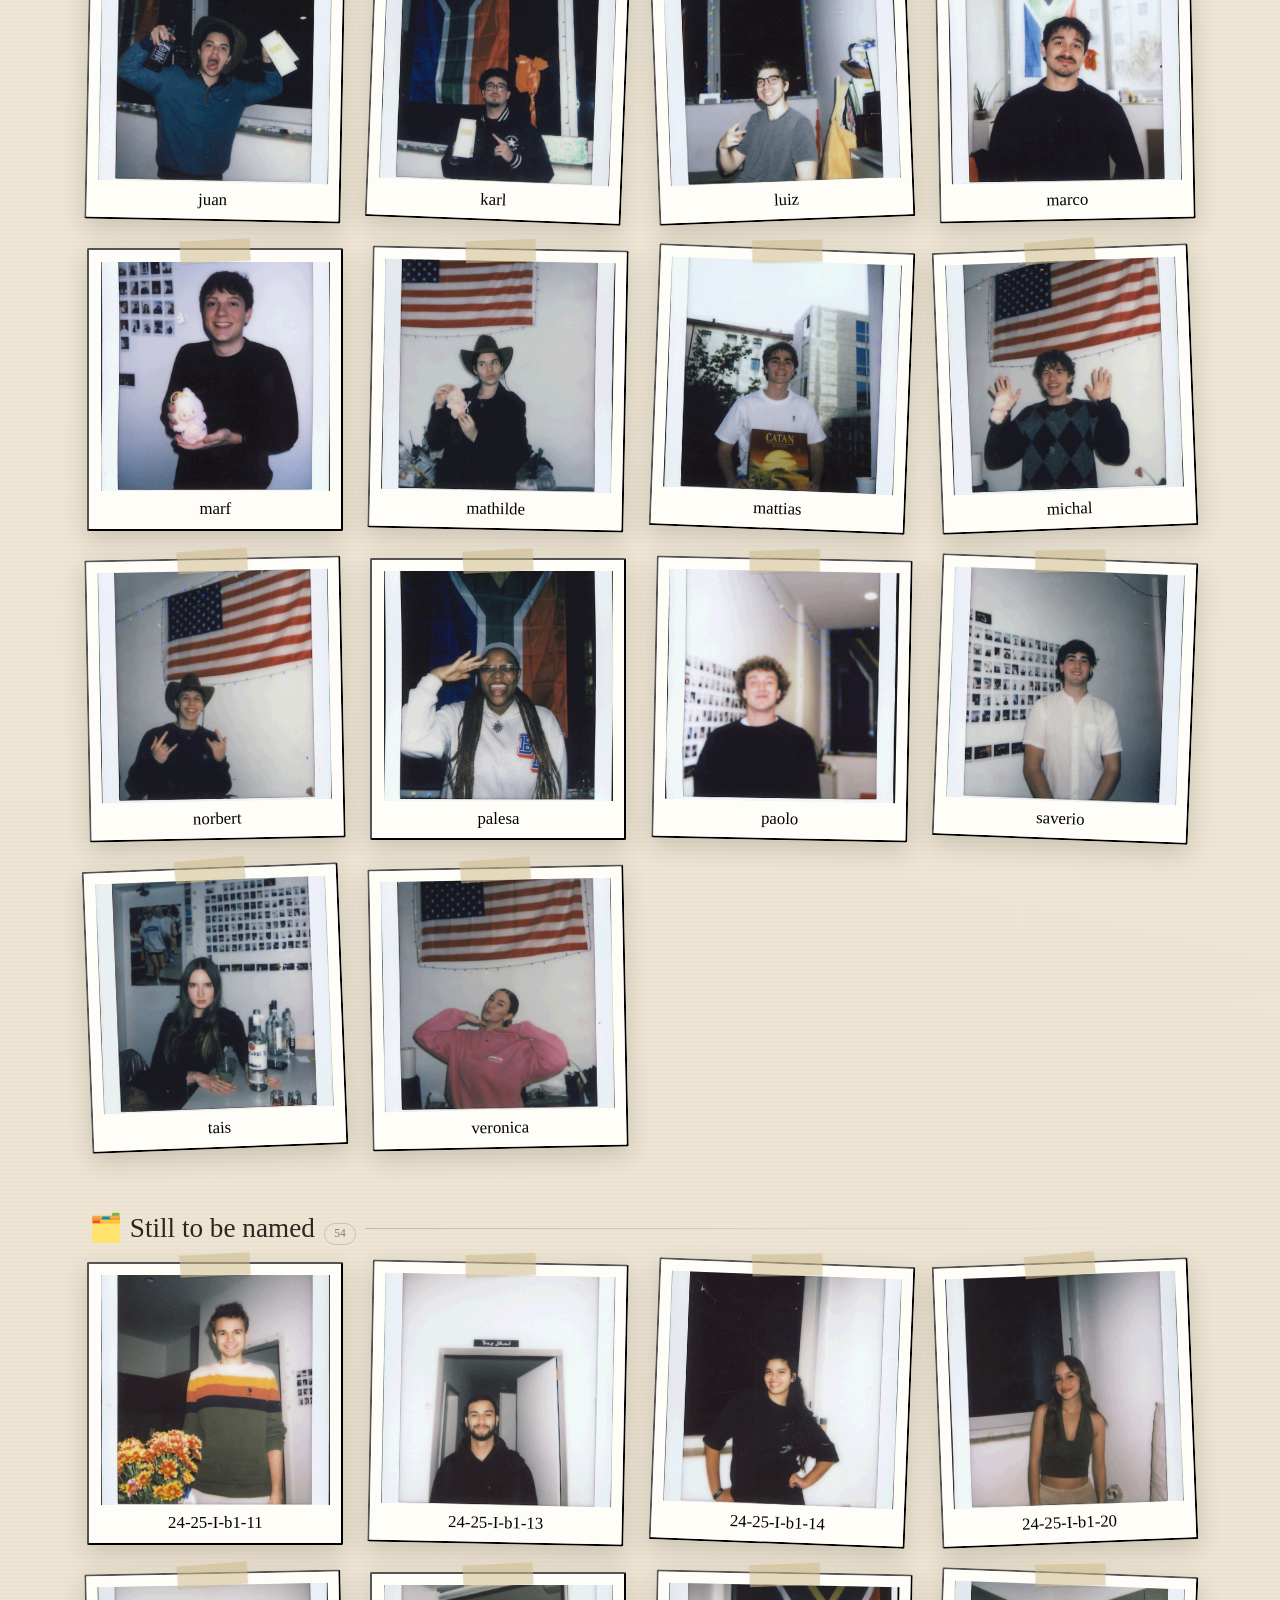
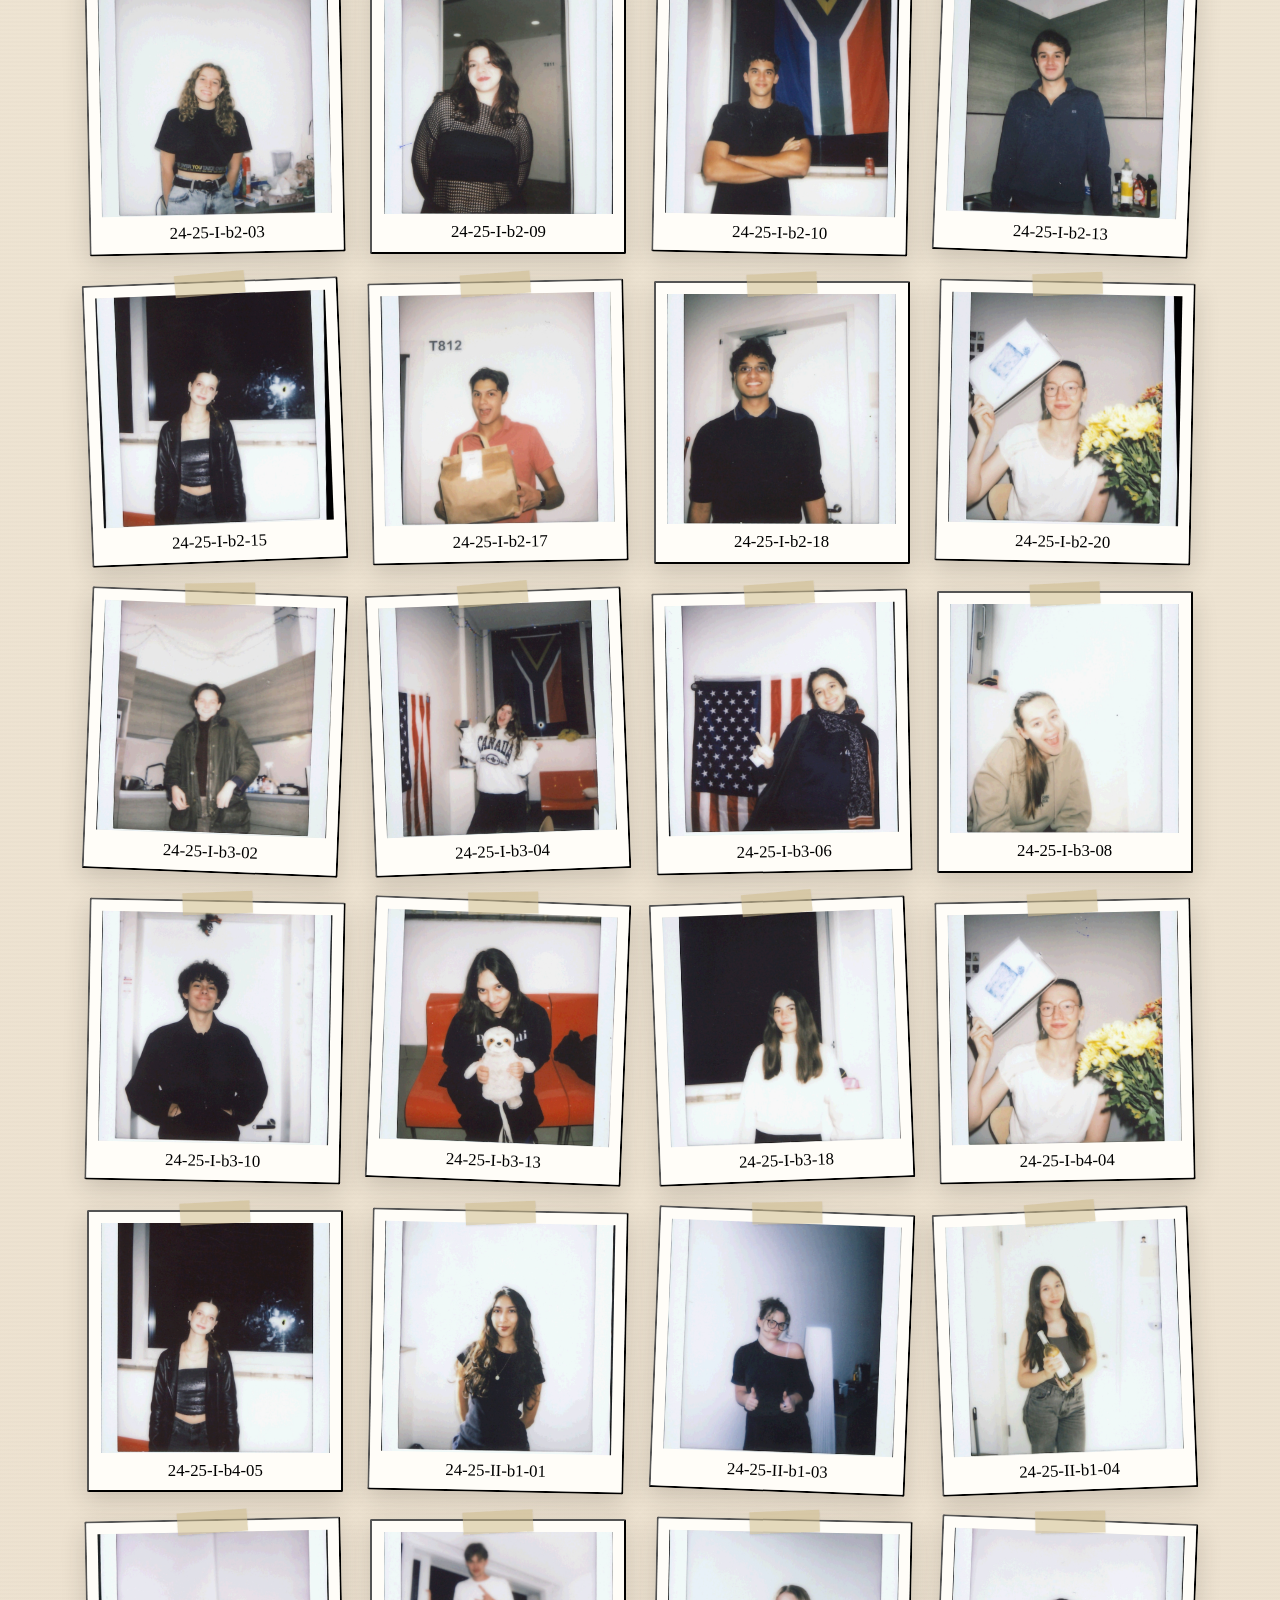
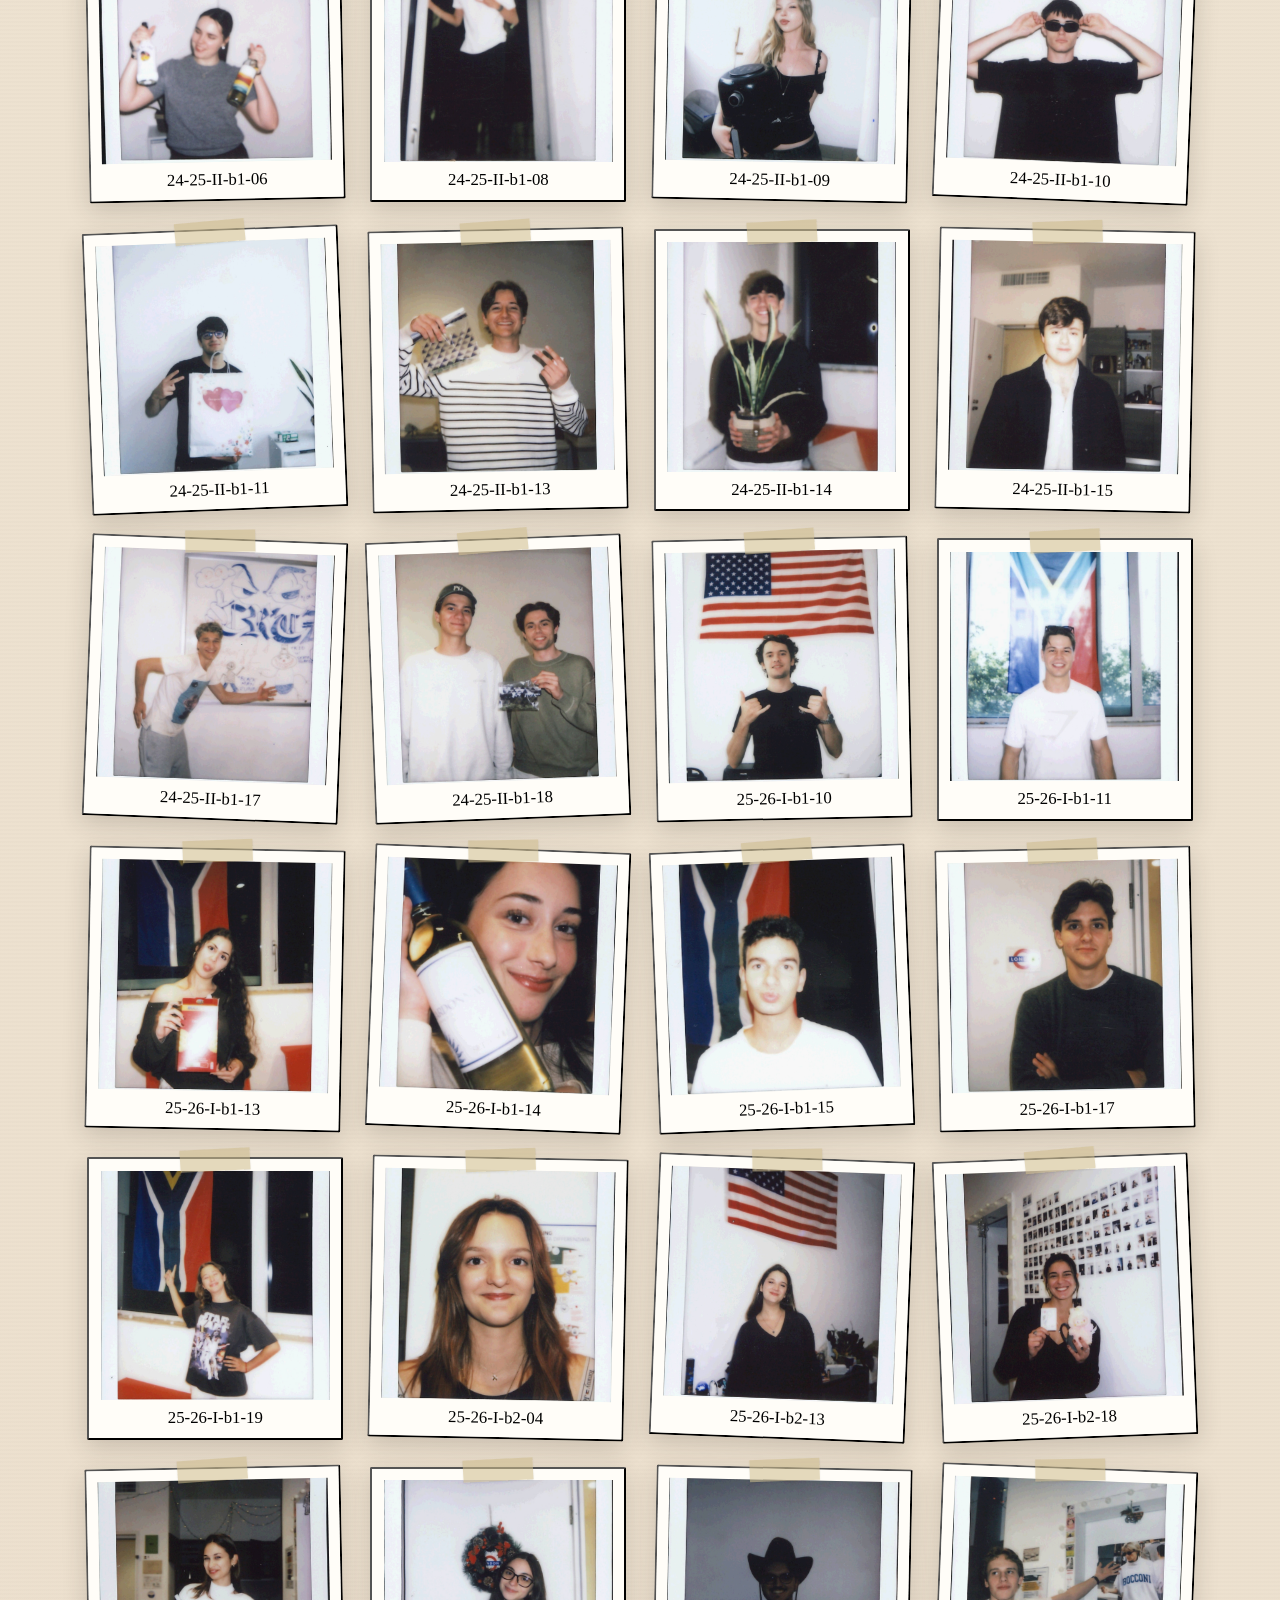
==== commit 2ed392e4: "Home gallery: one flat wall of every Polaroid, grouped not gated Replaces the click-through chapter " ====
--- a/index.html
+++ b/index.html
@@ -20,14 +20,8 @@
     <p class="tagline">a living archive of the flat — polaroids, letters &amp; memories</p>
   </header>
 
-  <!-- chapter shelf -->
-  <section id="shelf" class="shelf"></section>
-
-  <!-- a single collection's photos -->
-  <section id="collection" hidden>
-    <div class="filters"><button id="backToShelf">← all chapters</button></div>
-    <div id="gallery" class="gallery"></div>
-  </section>
+  <!-- the whole flat: every Polaroid in one scroll, grouped but not gated -->
+  <main id="wall" class="flatwall"></main>
 
   <footer class="footer">
     <p>Add your own — see <code>CONTRIBUTING.md</code>. <span id="meta"></span></p>
--- a/style.css
+++ b/style.css
@@ -94,6 +94,24 @@
 .card img { aspect-ratio: 1/1; width: 100%; object-fit: cover; background: #e9e1cf; display: block; }
 .card .cap { font-family: var(--hand); text-align: center; padding: .5rem .2rem .3rem; font-size: 1.05rem; }
 .card .sub { text-align: center; color: var(--muted); font-size: .78rem; }
+
+/* ---- flat photo wall (home): grouped sections, one scroll ---- */
+.flatwall { padding: .5rem 0 2rem; }
+.wallgroup { margin: 0 auto; }
+.wallgroup .gallery { padding: .6rem 1.4rem 1.4rem; }
+.grouphead {
+  display: flex; align-items: baseline; gap: .6rem;
+  max-width: 1150px; margin: 2.2rem auto .2rem; padding: 0 1.5rem;
+  font-family: var(--hand); font-weight: 400; font-size: 1.7rem; color: var(--ink);
+}
+.grouphead::after {
+  content: ""; flex: 1; height: 1px; align-self: center;
+  background: linear-gradient(to right, rgba(44,38,32,.22), transparent);
+}
+.grouphead .grpcount {
+  flex: none; font-family: var(--serif); font-size: .72rem; color: var(--muted);
+  border: 1px solid rgba(44,38,32,.18); border-radius: 999px; padding: .05rem .55rem;
+}
 .badge {
   position: absolute; bottom: 38px; right: 10px; background: var(--accent); color:#fff;
   font-size: .72rem; border-radius: 999px; padding: .05rem .5rem; font-family: var(--serif);
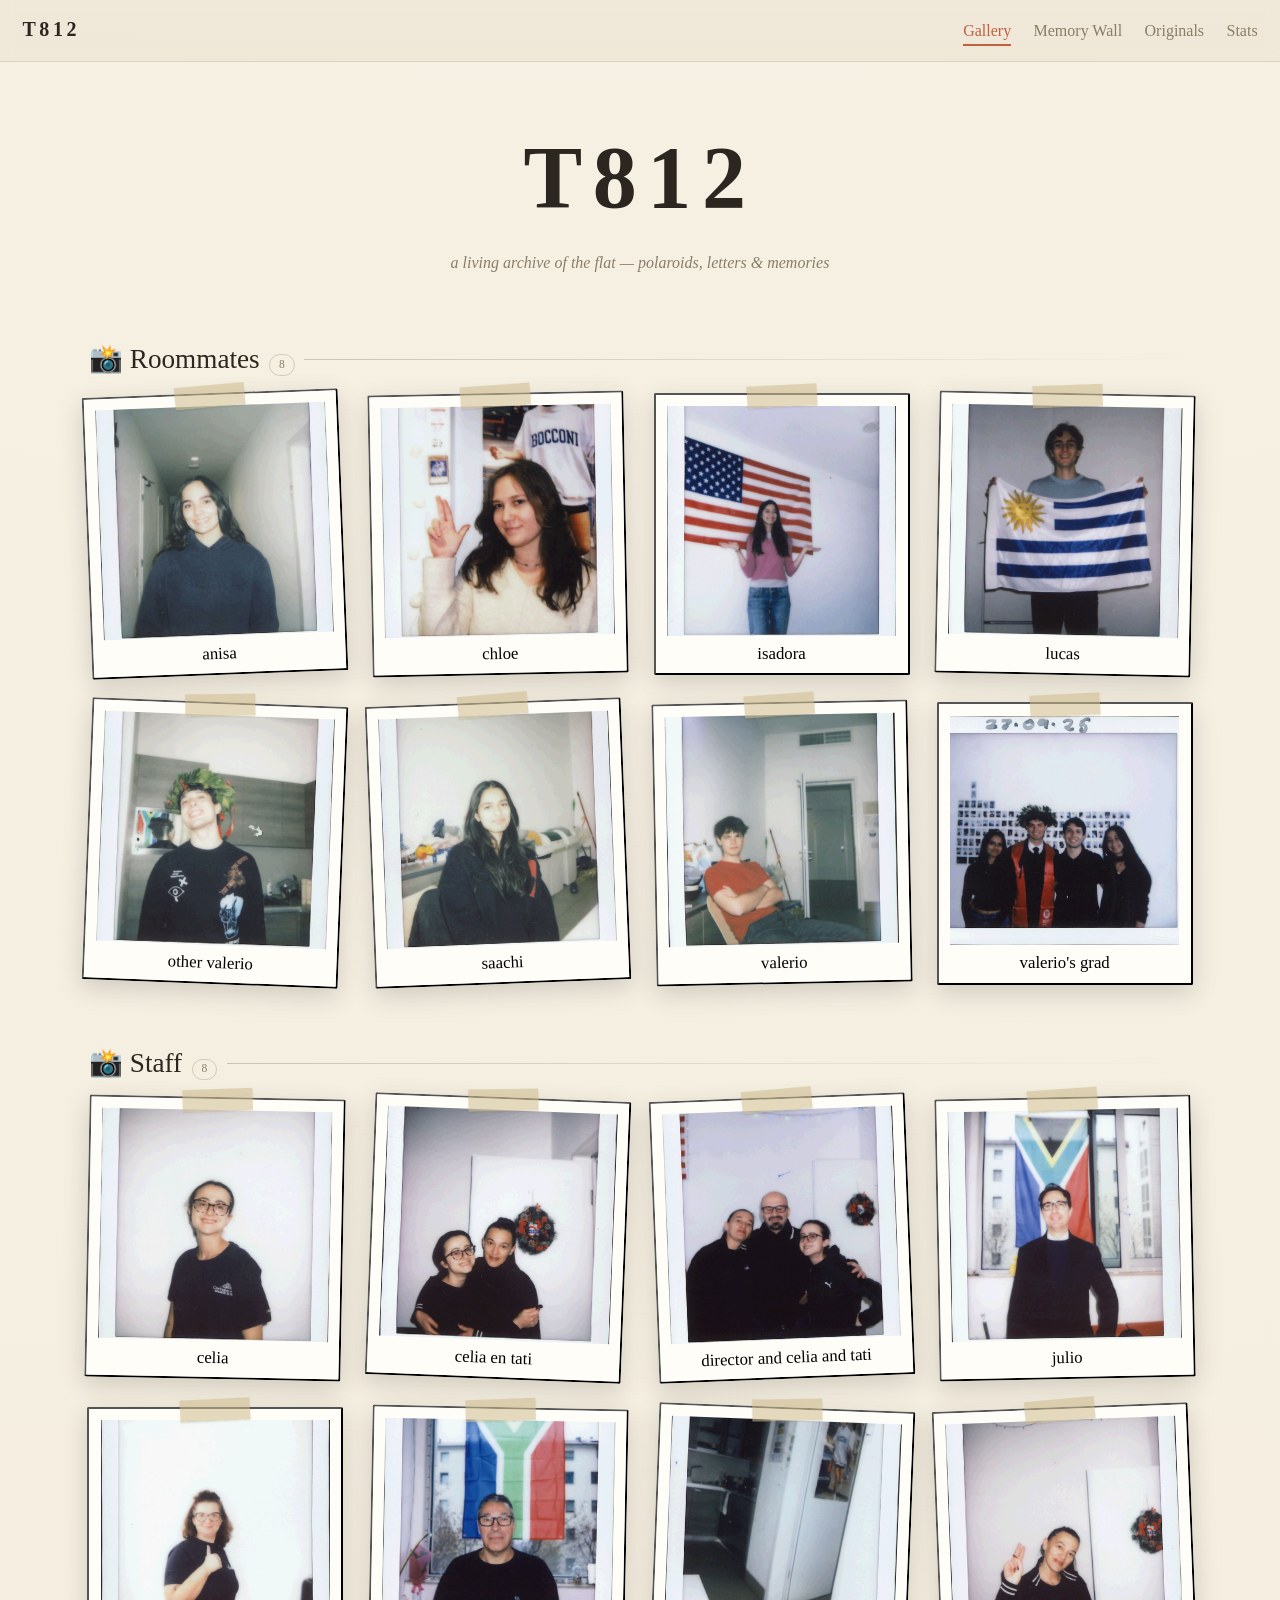
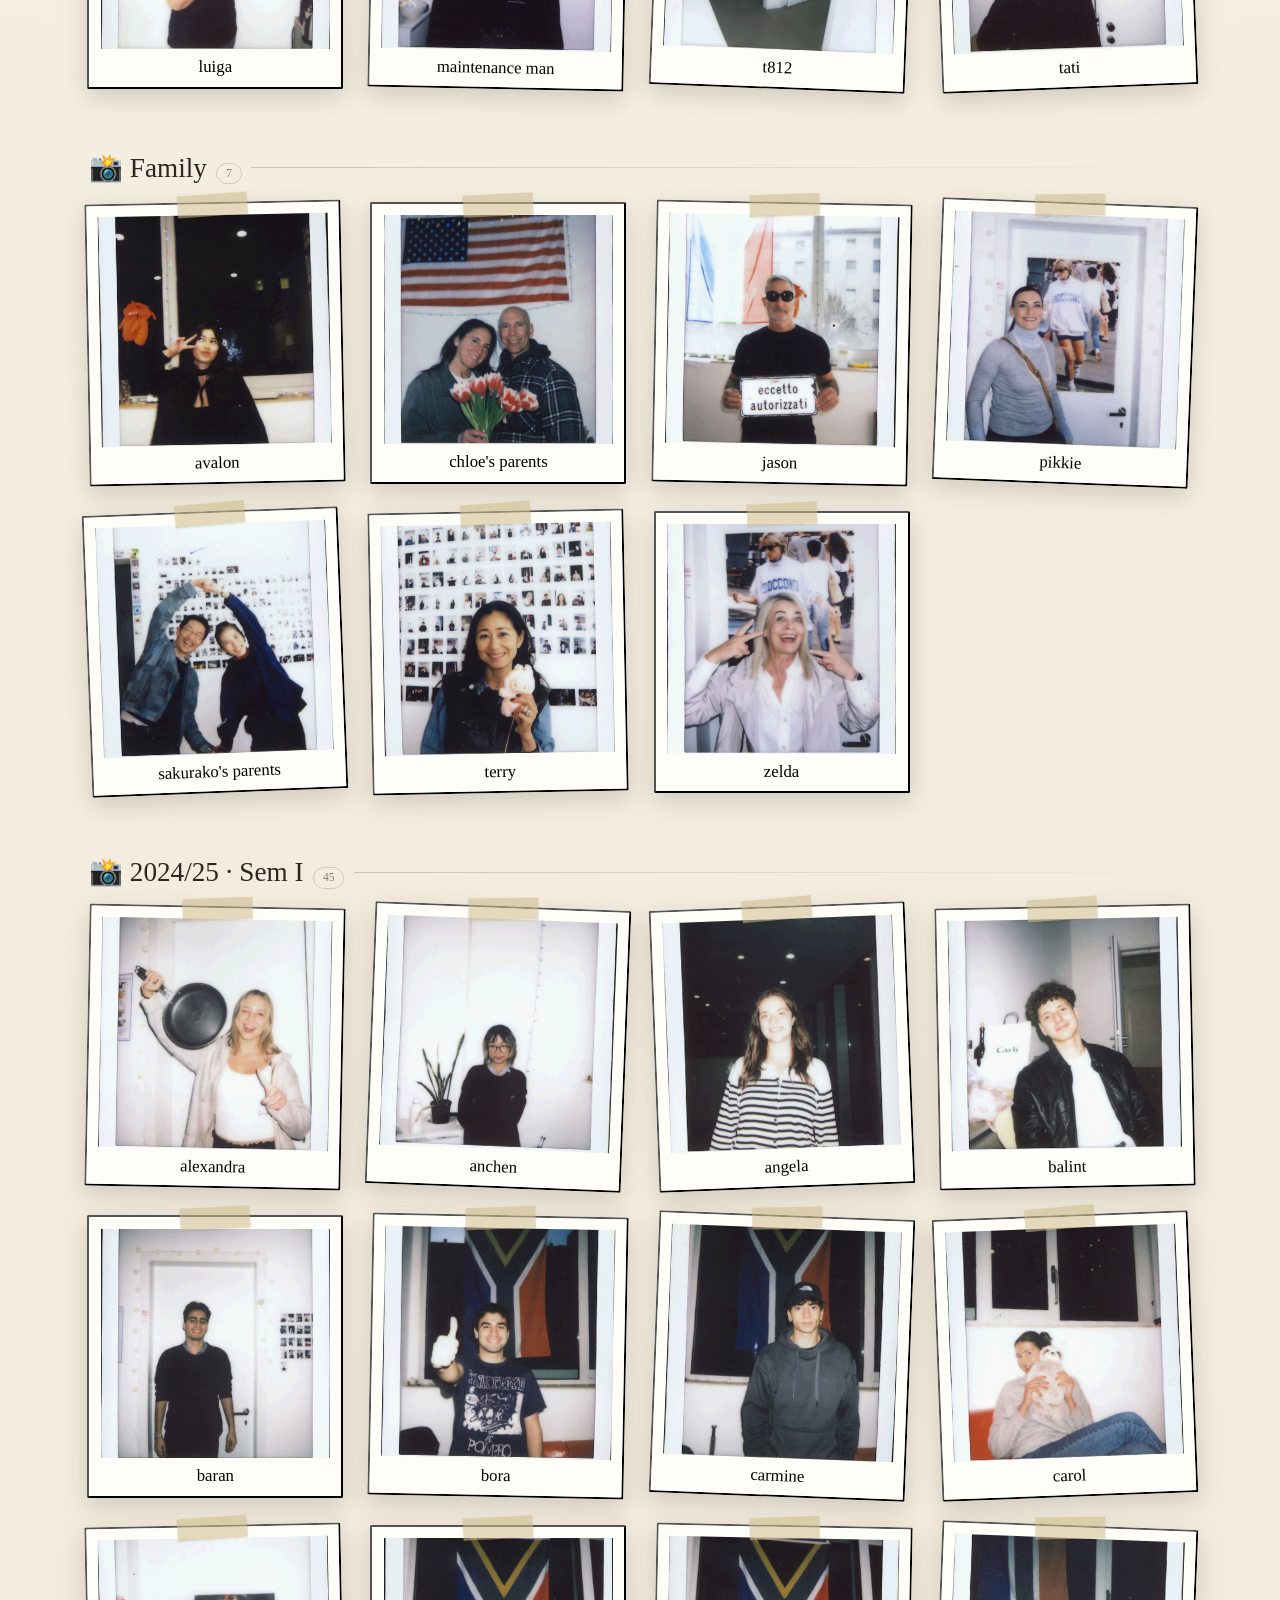
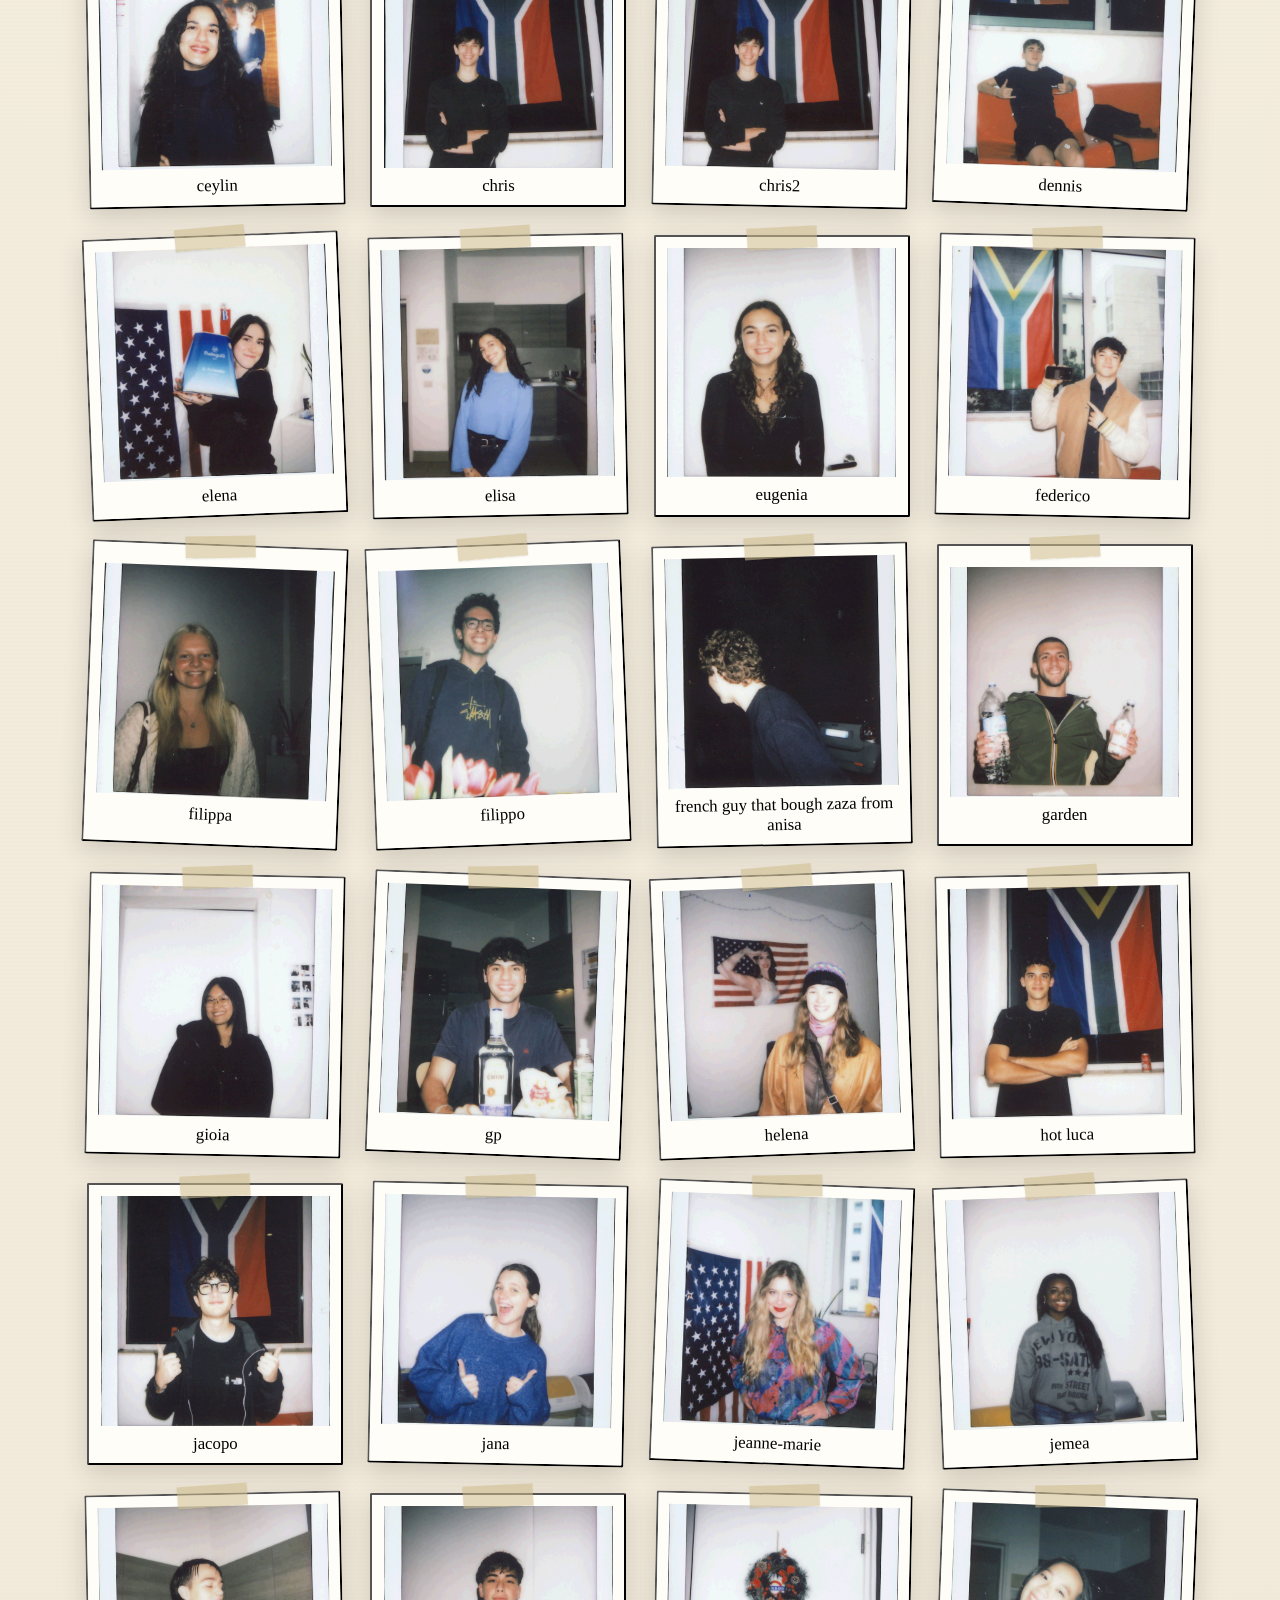
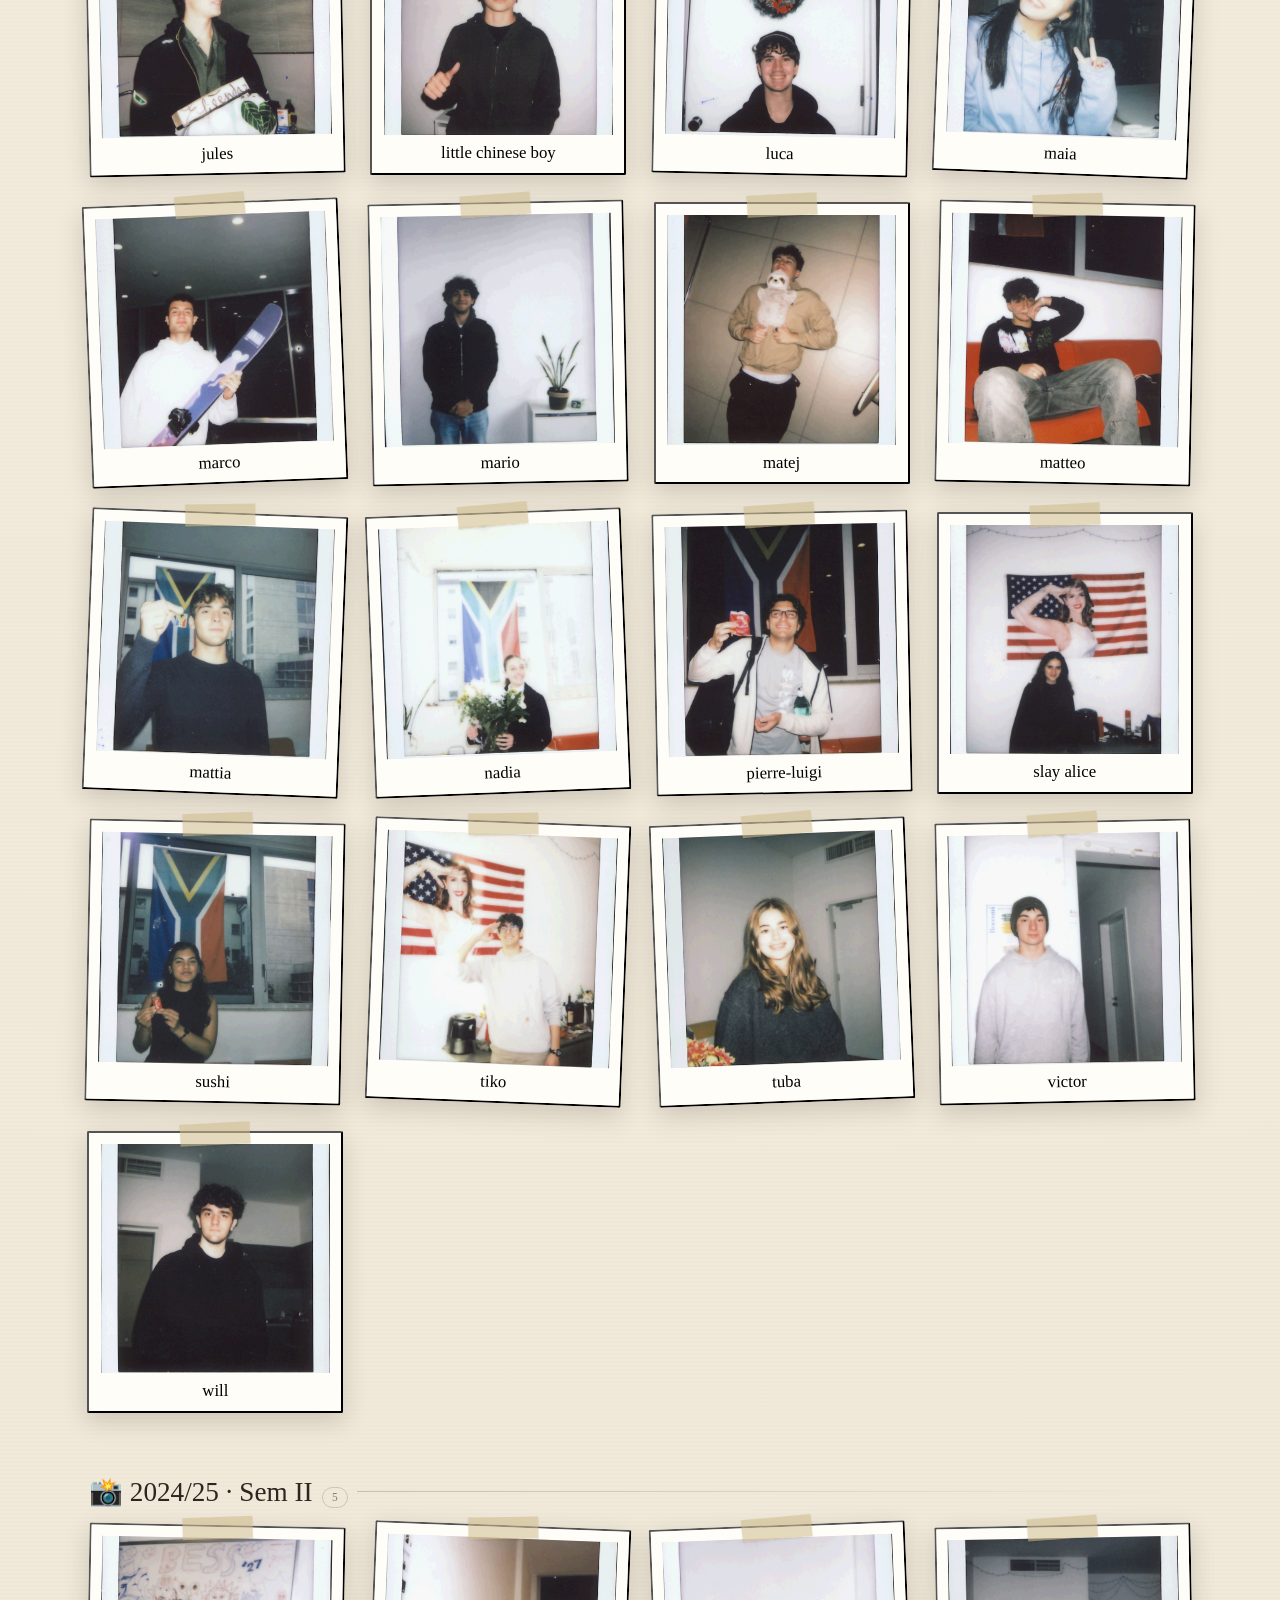
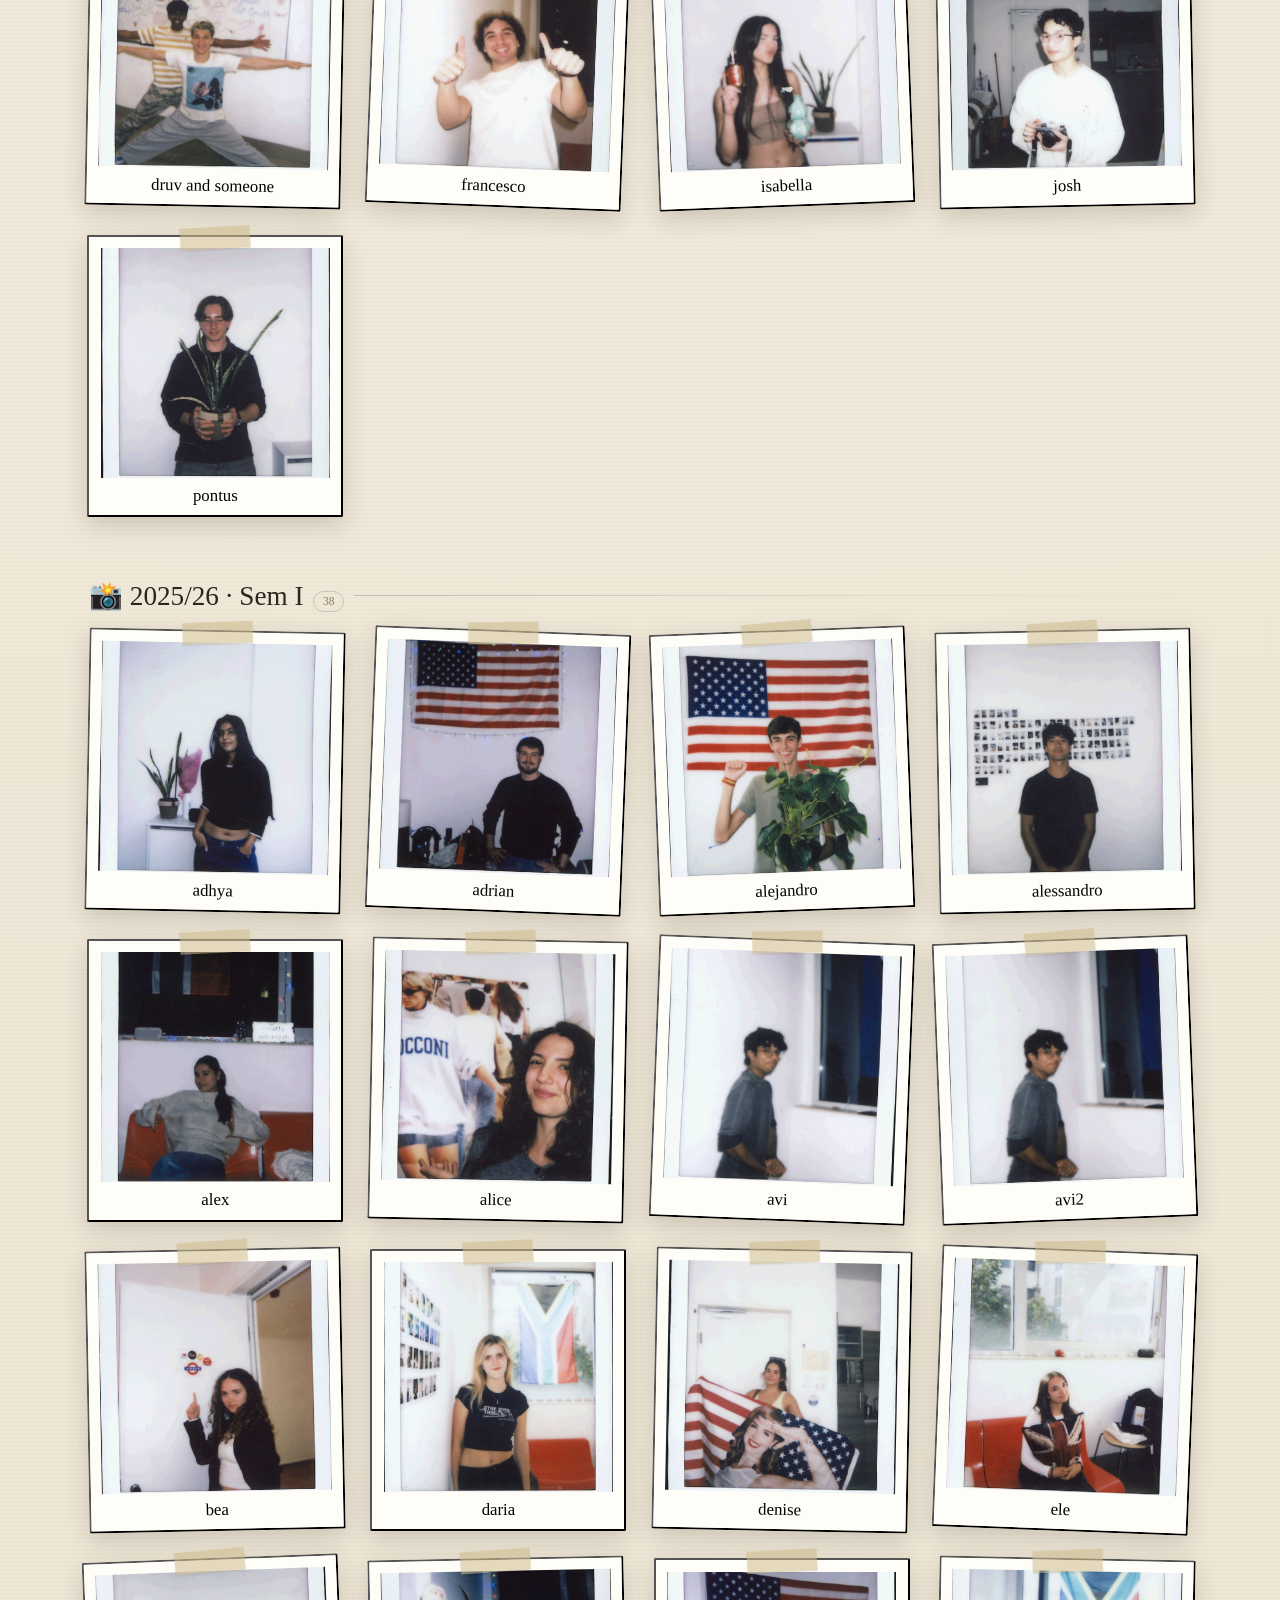
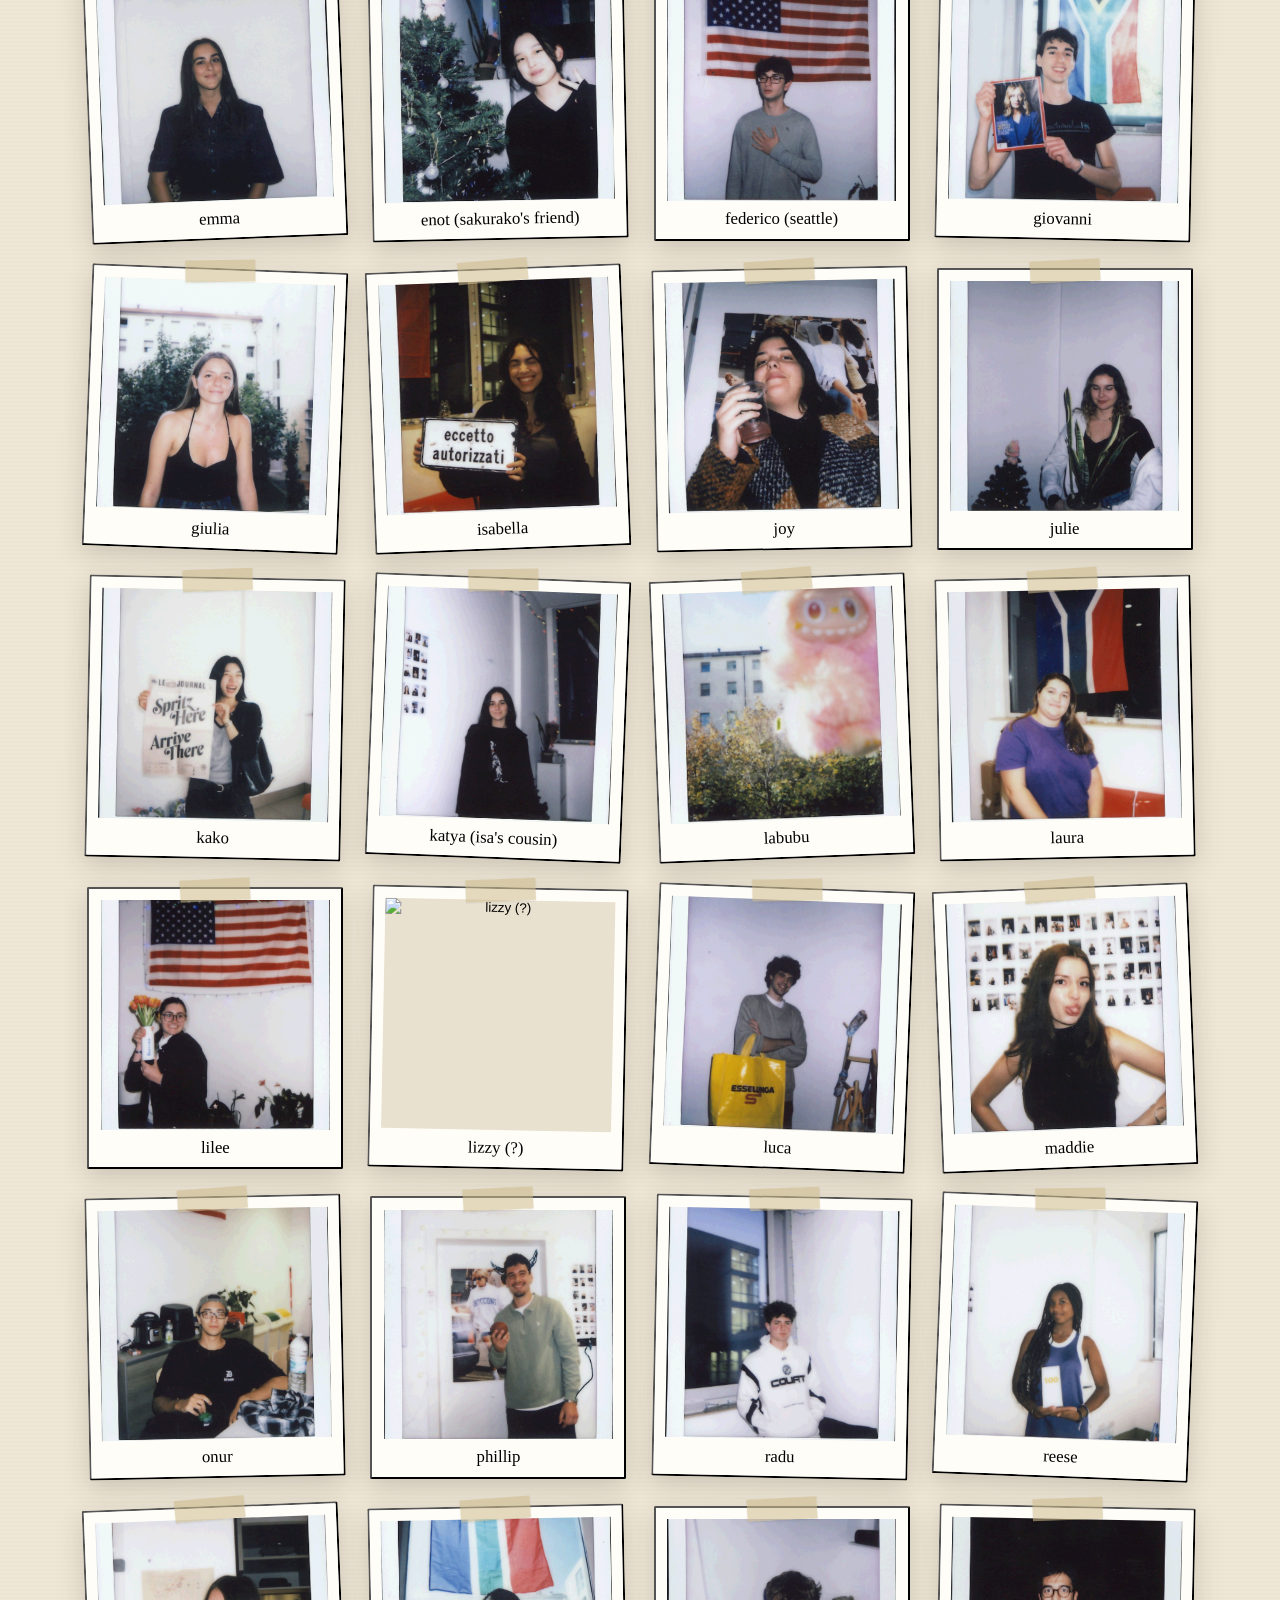
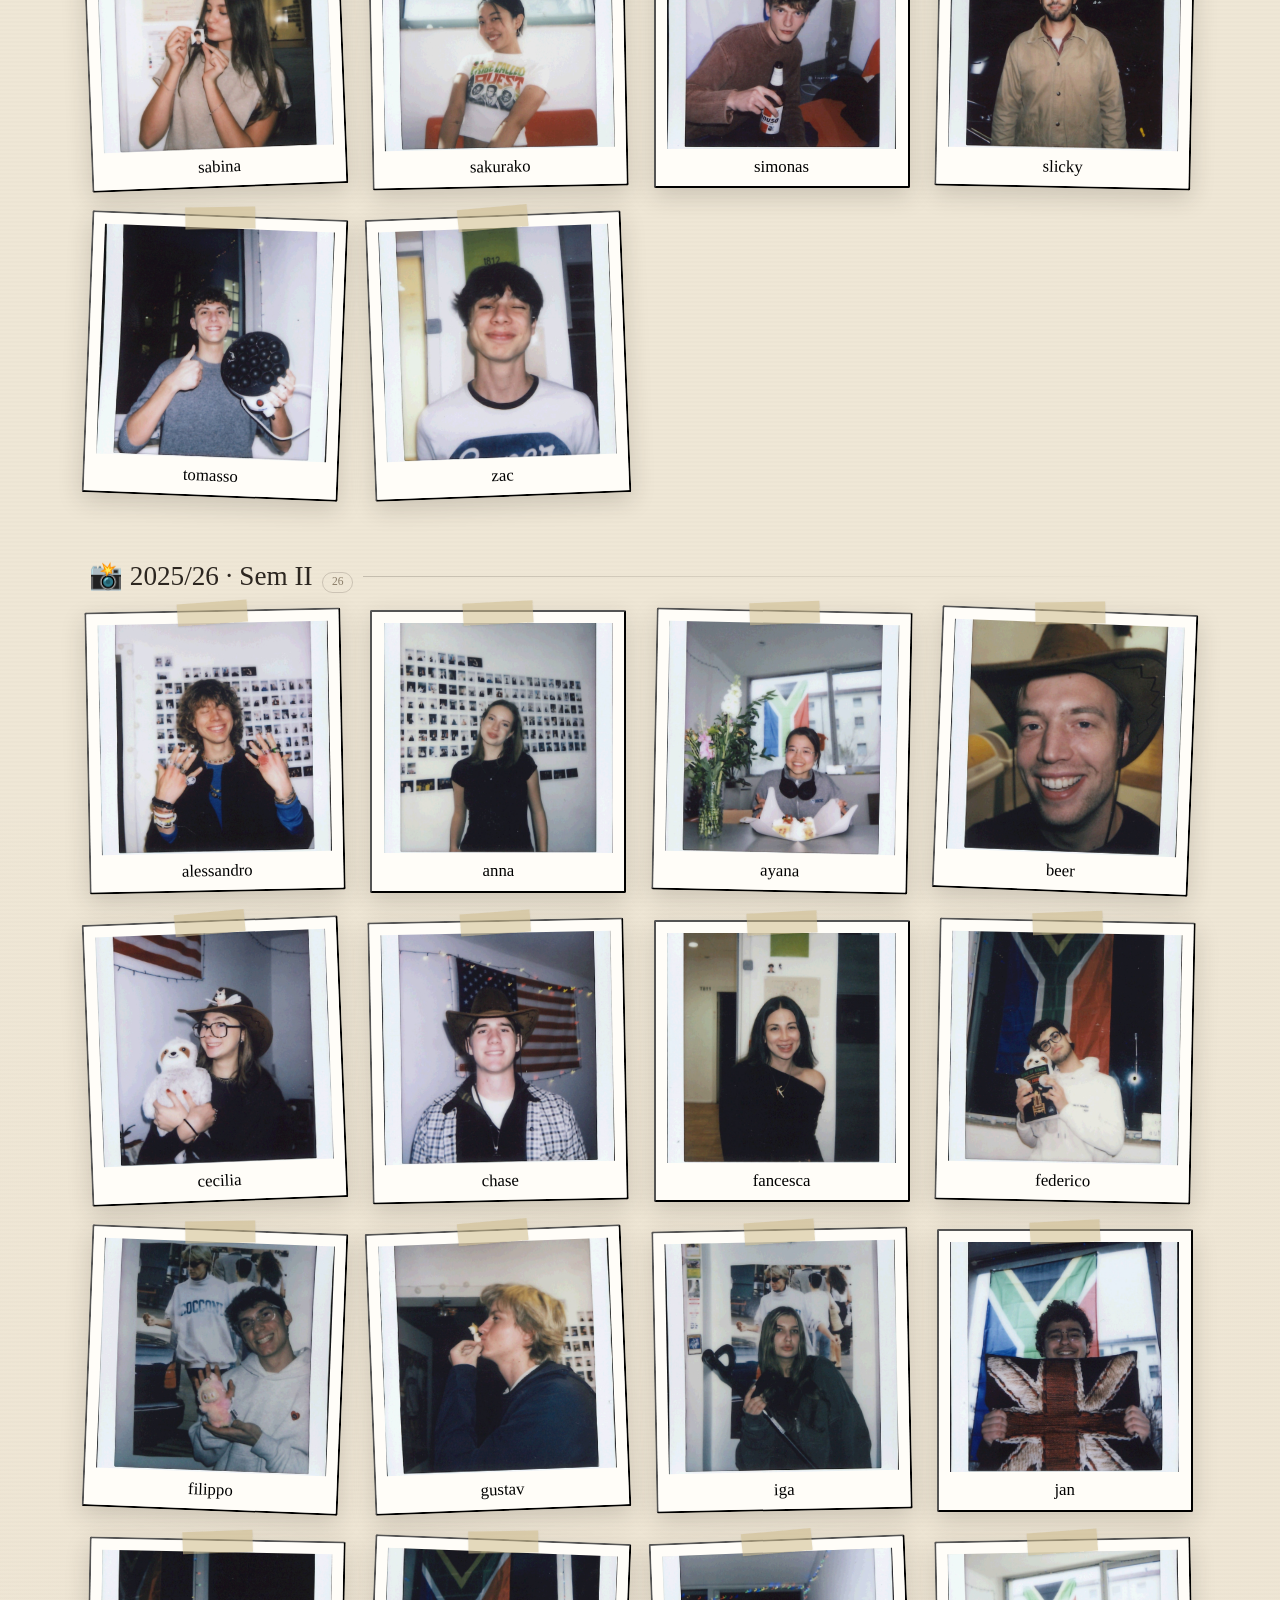
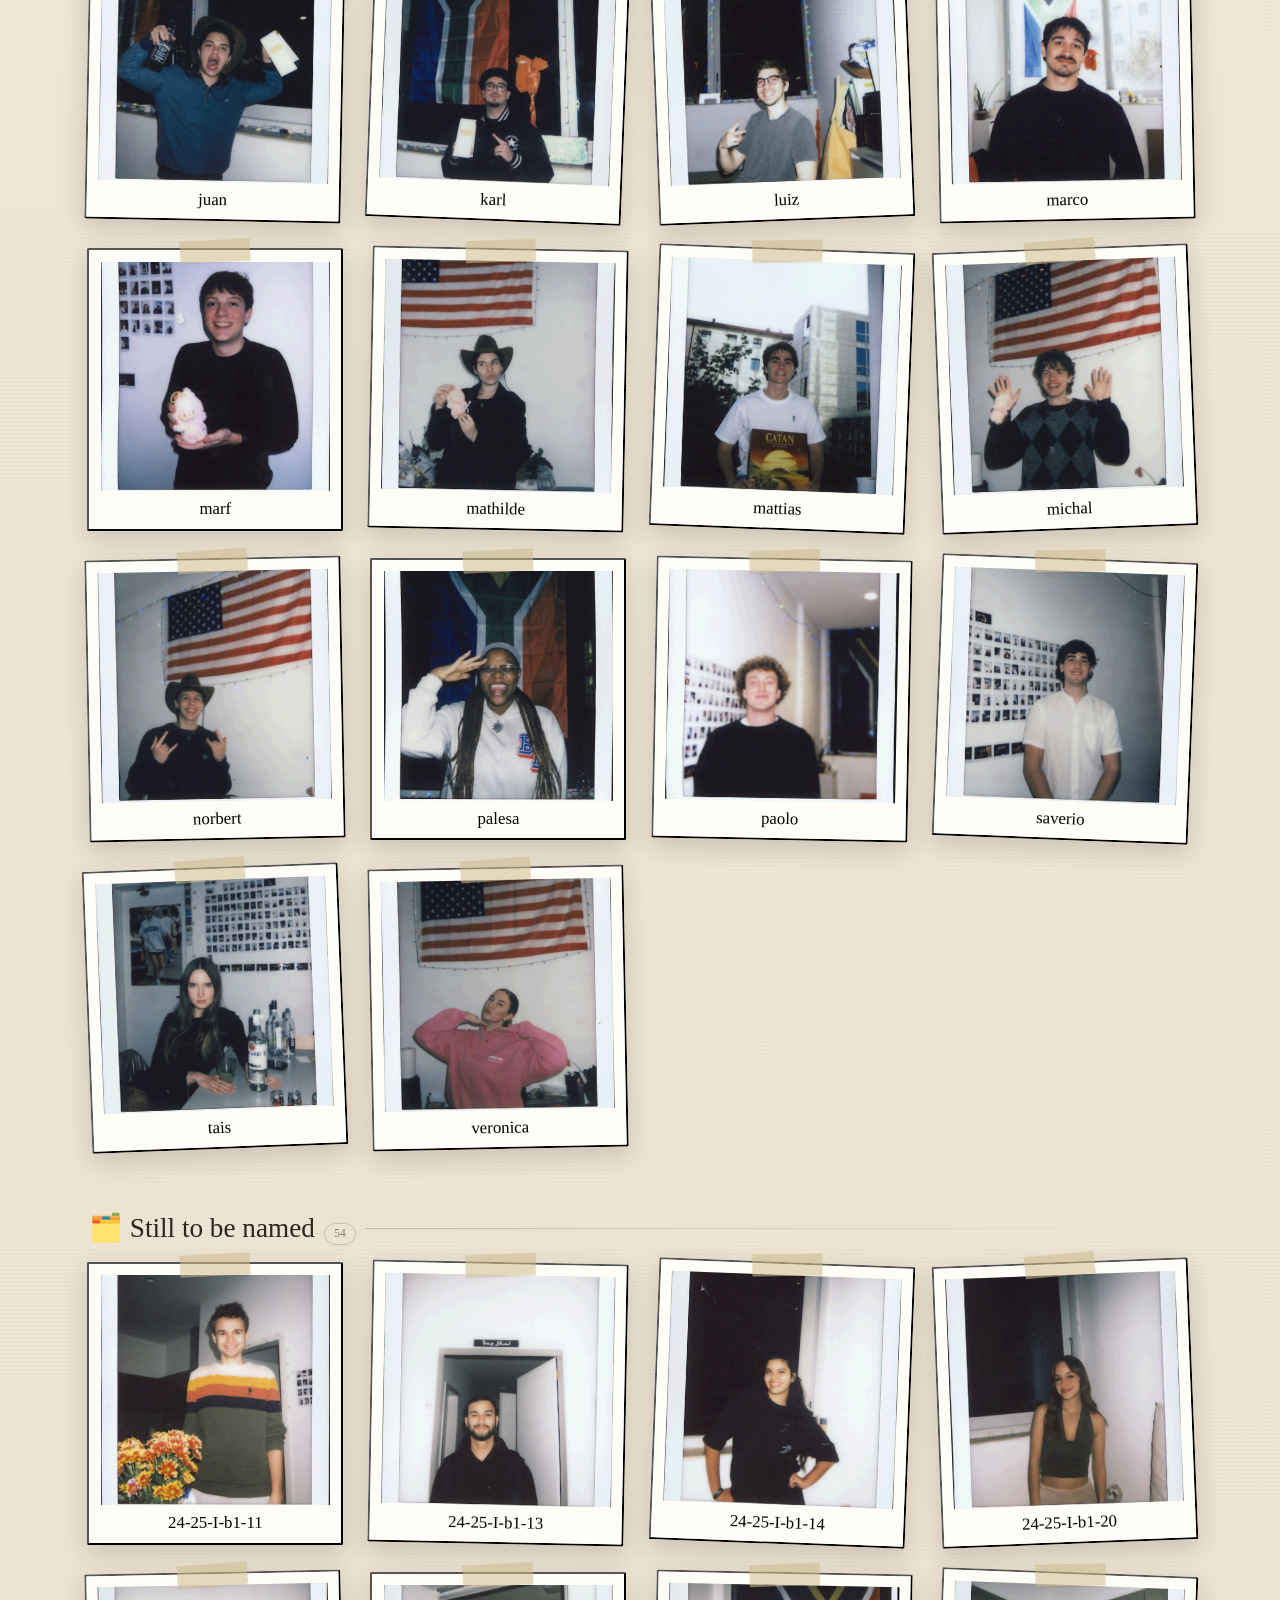
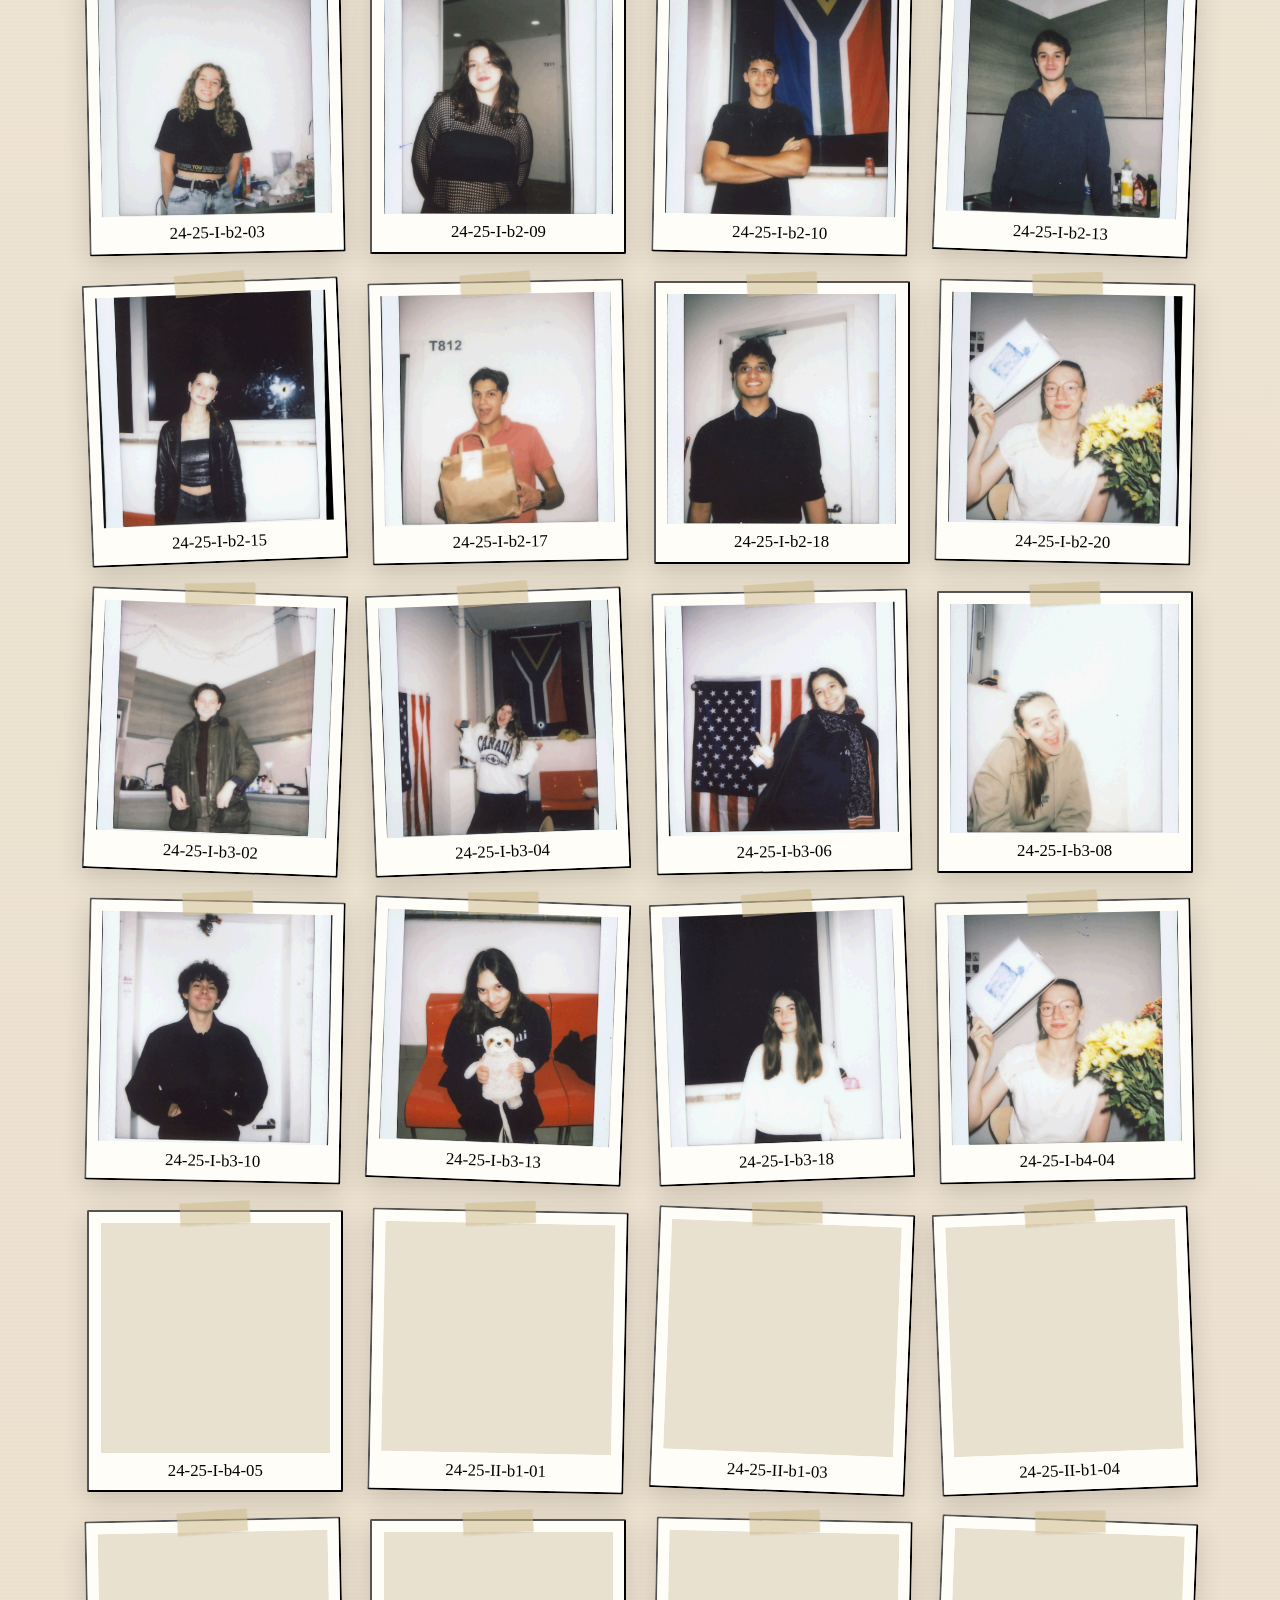
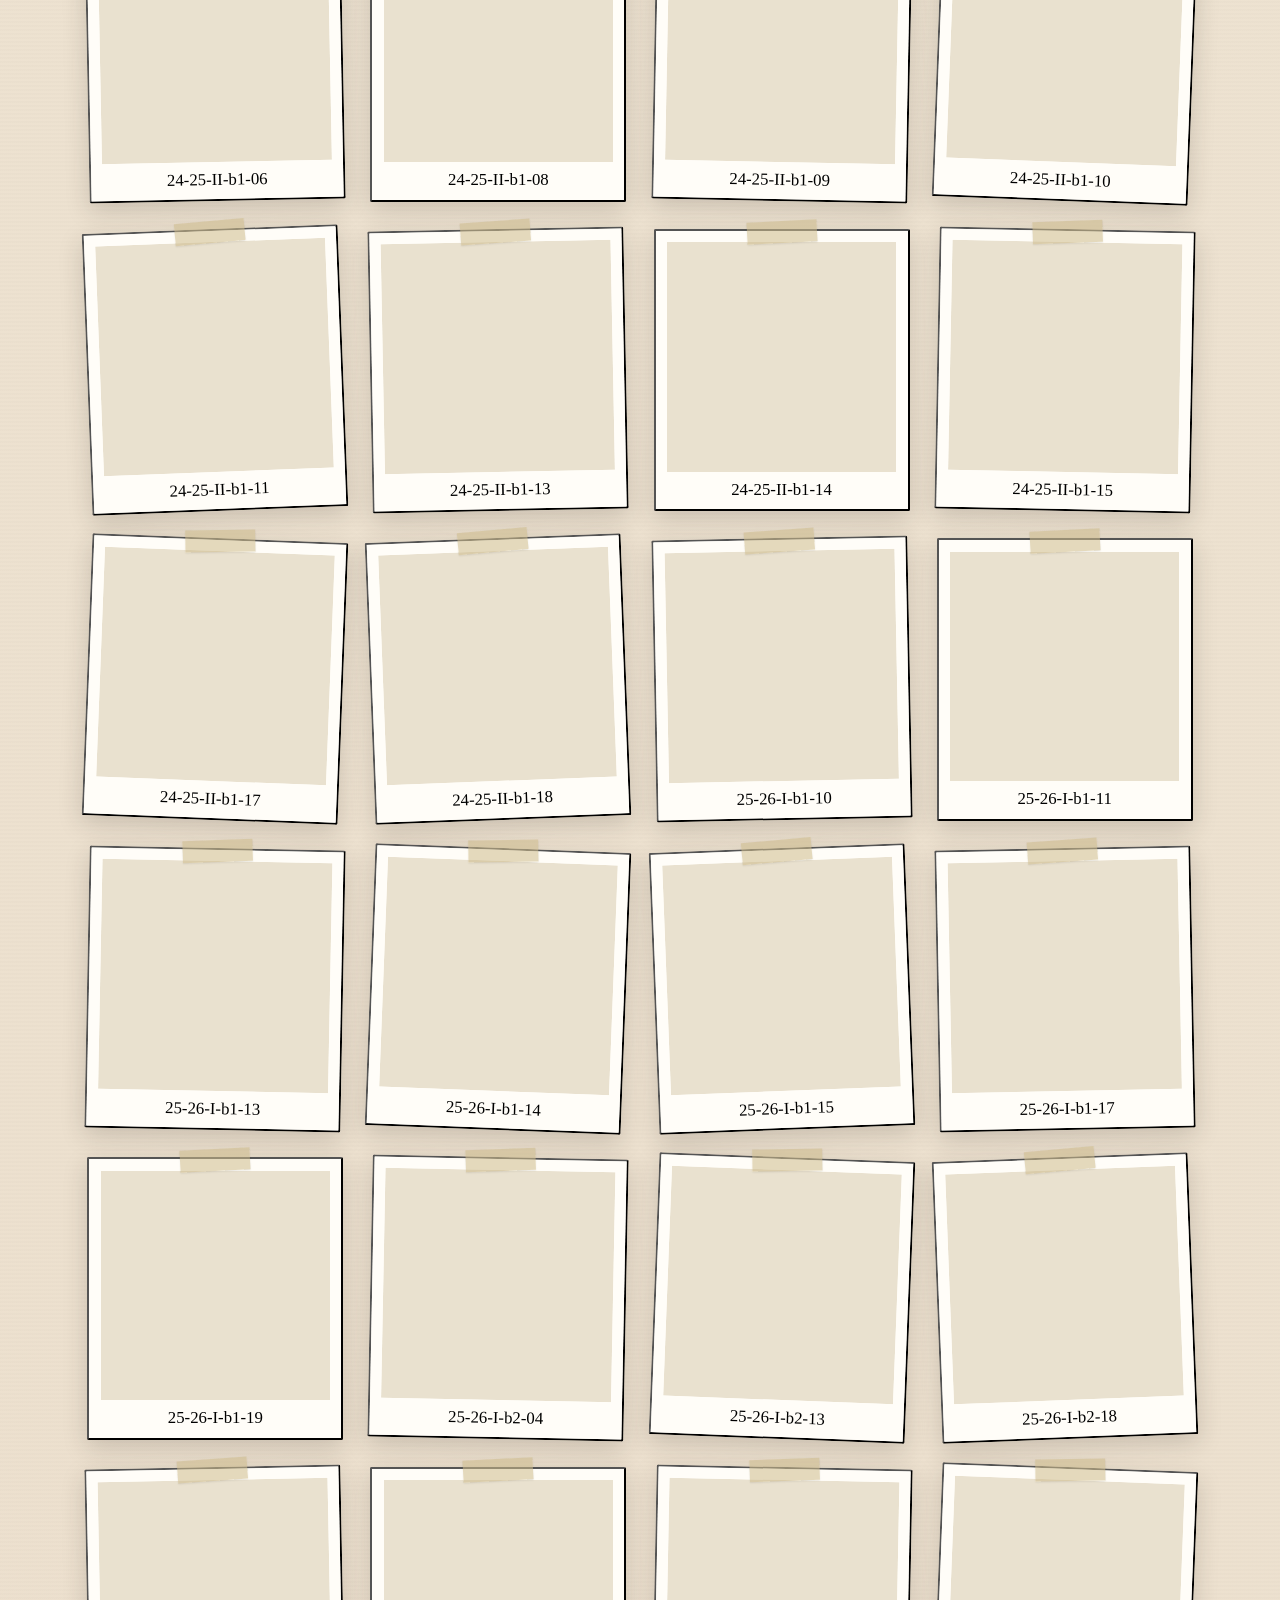
==== commit 3a21c1da: "Add public Stats page: world map of visits + breakdowns A new "Stats" page shows where people visite" ====
--- a/index.html
+++ b/index.html
@@ -13,6 +13,7 @@
     <a class="navlink active" href="index.html">Gallery</a>
     <a class="navlink" href="wall.html">Memory Wall</a>
     <a class="navlink" href="originals.html">Originals</a>
+    <a class="navlink" href="stats.html">Stats</a>
   </nav>
 
   <header class="hero">
@@ -62,5 +63,6 @@
   <script src="config.js"></script>
   <script src="js/supa.js"></script>
   <script src="app.js"></script>
+  <script src="js/track.js"></script>
 </body>
 </html>
--- a/style.css
+++ b/style.css
@@ -180,3 +180,43 @@
 
 .footer { text-align: center; color: var(--muted); padding: 2rem 1rem 3rem; font-size: .9rem; }
 .footer code { background: #e6dcc6; padding: .1rem .35rem; border-radius: 4px; }
+
+/* ---- stats page ---- */
+.statwrap { max-width: 1100px; margin: 0 auto; padding: .5rem 1.4rem 4rem; }
+.bignums { display: grid; grid-template-columns: repeat(4, 1fr); gap: 1rem; margin: 0 0 1.6rem; }
+@media (max-width: 620px) { .bignums { grid-template-columns: repeat(2, 1fr); } }
+.bignum {
+  background: var(--card); box-shadow: var(--shadow); border-radius: 4px;
+  padding: 1.1rem .6rem; text-align: center; transform: rotate(var(--tilt, 0deg));
+}
+.bignum .n { display: block; font-family: var(--serif); font-weight: 800; font-size: 2.3rem; color: var(--accent); line-height: 1; }
+.bignum .k { display: block; font-family: var(--hand); color: var(--muted); margin-top: .35rem; font-size: 1.05rem; }
+
+.mapcard {
+  margin: 0 0 1.8rem; background: var(--card); border-radius: 6px; padding: 1rem;
+  box-shadow: var(--shadow); border: 1px solid rgba(44,38,32,.08);
+}
+.mapholder { width: 100%; }
+.mapholder svg.worldmap { width: 100%; height: auto; display: block; }
+.mapcap { font-family: var(--hand); color: var(--muted); text-align: center; margin: .6rem 0 0; font-size: 1.05rem; }
+.pin { fill: var(--accent); fill-opacity: .85; stroke: #fff; stroke-width: 1; vector-effect: non-scaling-stroke; }
+.pin-halo { fill: var(--accent); fill-opacity: .16; }
+
+.statgrid { display: grid; grid-template-columns: repeat(2, 1fr); gap: 1.2rem; margin-bottom: 1.2rem; }
+@media (max-width: 720px) { .statgrid { grid-template-columns: 1fr; } }
+.statpanel { background: var(--card); box-shadow: var(--shadow); border-radius: 4px; padding: 1rem 1.2rem; }
+.statpanel h3 { font-family: var(--hand); margin: .1rem 0 .8rem; font-size: 1.25rem; font-weight: 400; }
+.statlist { list-style: none; margin: 0; padding: 0; }
+.statlist li { position: relative; display: flex; align-items: center; gap: .5rem; padding: .32rem .5rem; border-radius: 4px; overflow: hidden; }
+.statlist .bar { position: absolute; inset: 0 auto 0 0; height: 100%; background: rgba(192,96,63,.13); z-index: 0; }
+.statlist .lbl { position: relative; z-index: 1; flex: 1; white-space: nowrap; overflow: hidden; text-overflow: ellipsis; }
+.statlist .cnt { position: relative; z-index: 1; color: var(--muted); font-variant-numeric: tabular-nums; }
+.statlist .devsum { font-family: var(--hand); color: var(--ink); font-size: 1.05rem; padding-bottom: .5rem; }
+.statlist .empty { color: var(--muted); }
+
+.timeline { margin-bottom: 1.2rem; }
+.bars { display: flex; align-items: flex-end; gap: 3px; height: 110px; padding-top: .4rem; }
+.bar1 { flex: 1; height: 100%; display: flex; align-items: flex-end; }
+.bar1 span { width: 100%; background: var(--accent); opacity: .65; border-radius: 2px 2px 0 0; transition: opacity .15s; }
+.bar1:hover span { opacity: 1; }
+.statfoot { text-align: center; margin-top: 1rem; }
